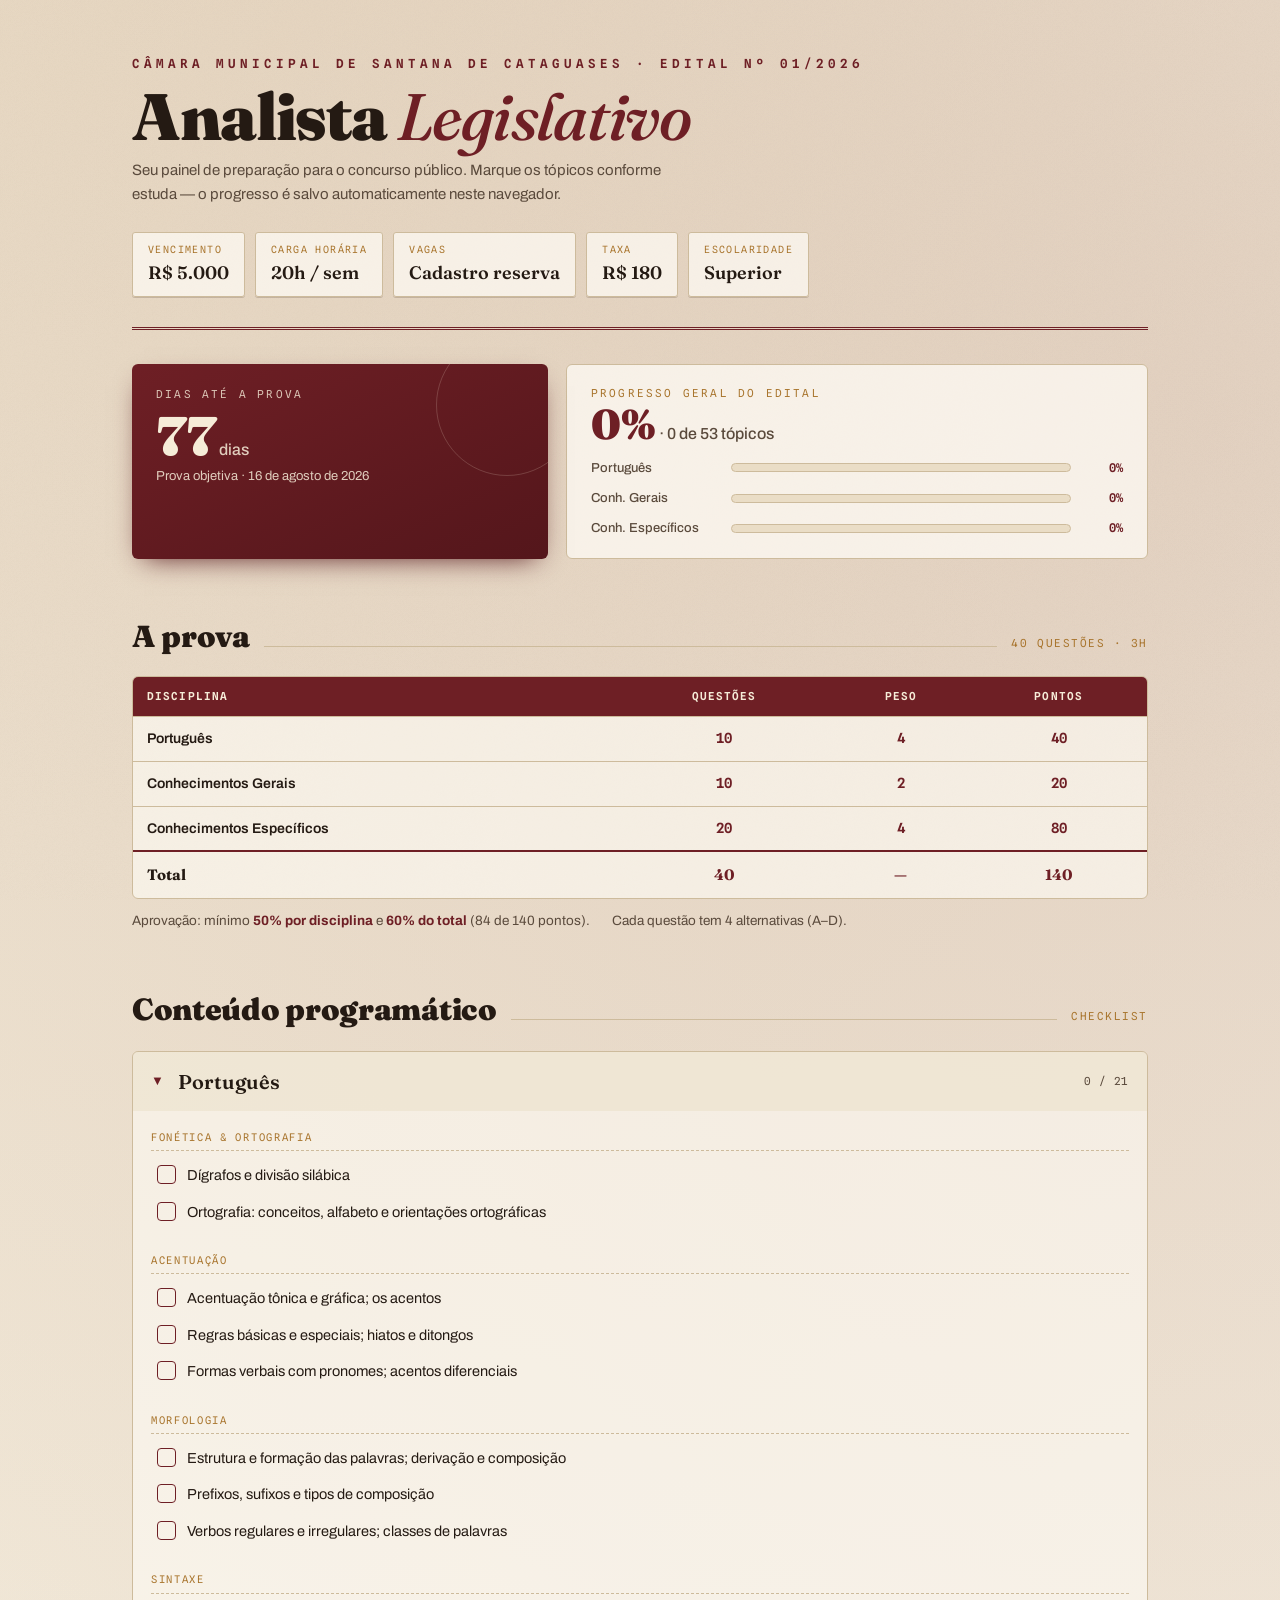
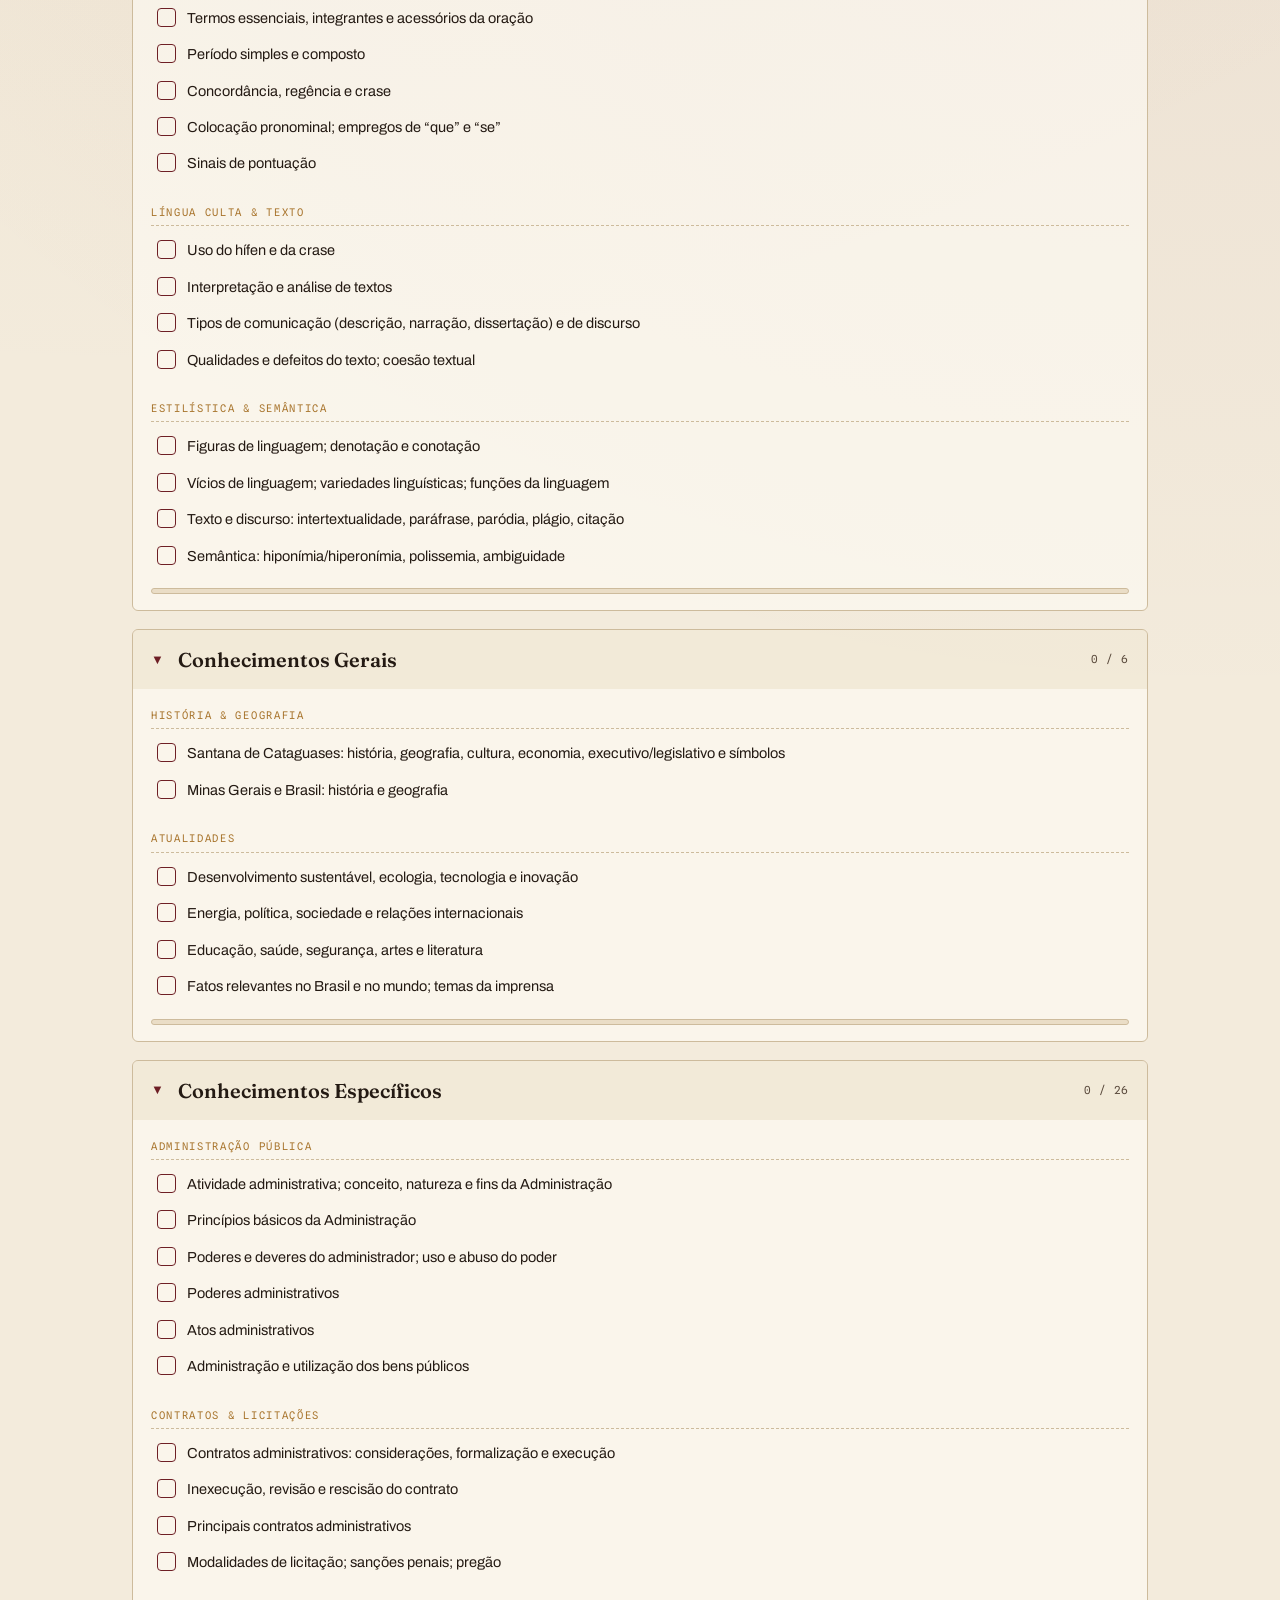
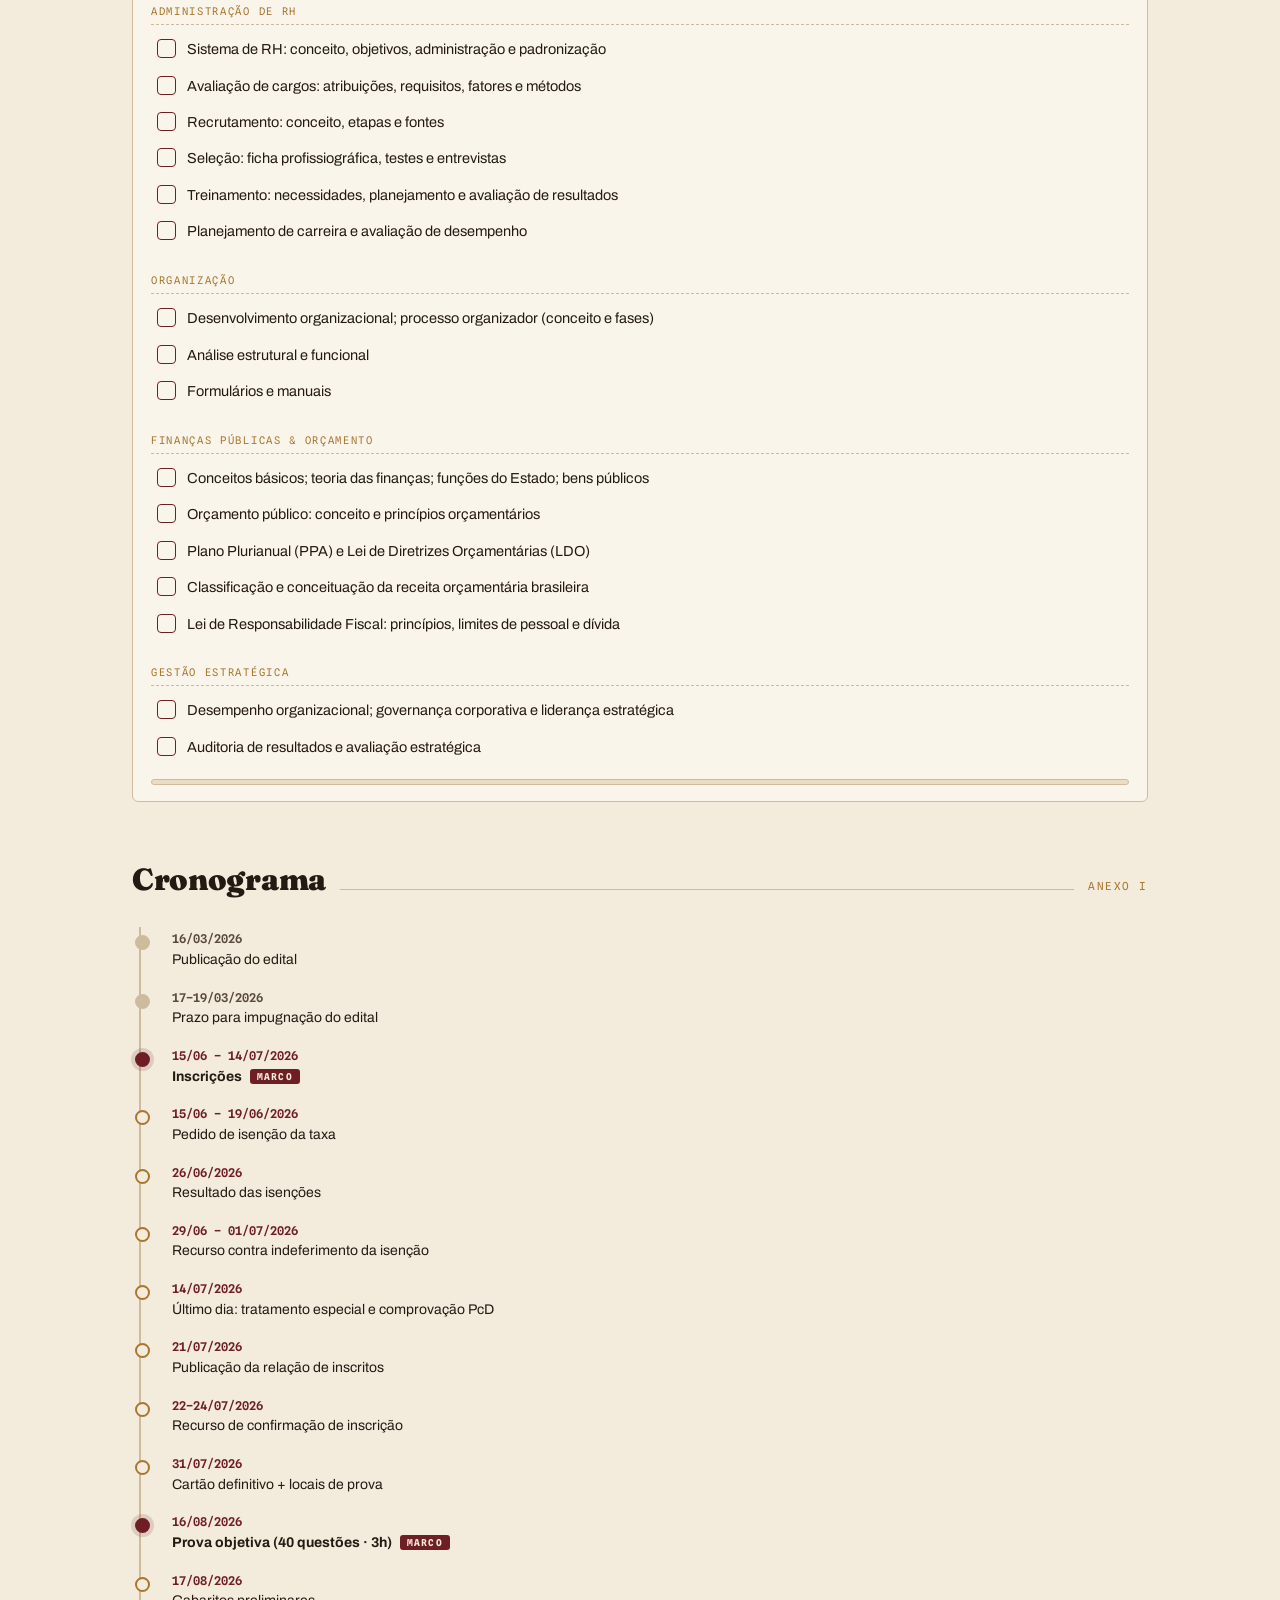
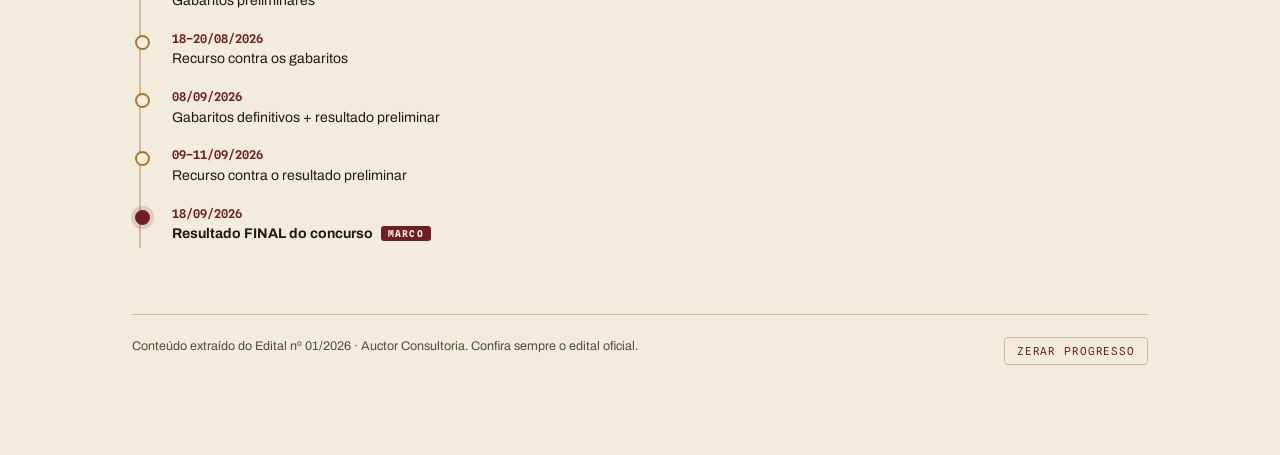
==== index.html @ 54a68e0b "Initial commit" ====
<!DOCTYPE html>
<html lang="pt-BR">
<head>
<meta charset="UTF-8">
<meta name="viewport" content="width=device-width, initial-scale=1.0">
<title>Dossiê de Estudos — Analista Legislativo</title>
<link rel="preconnect" href="https://fonts.googleapis.com">
<link rel="preconnect" href="https://fonts.gstatic.com" crossorigin>
<link href="https://fonts.googleapis.com/css2?family=Fraunces:ital,opsz,wght@0,9..144,400;0,9..144,600;0,9..144,900;1,9..144,500&family=Archivo:wght@400;500;600;700&family=Spline+Sans+Mono:wght@400;600&display=swap" rel="stylesheet">
<style>
  :root{
    --paper:#f3ebdc;
    --paper-2:#eaddc6;
    --ink:#241a13;
    --ink-soft:#5a4a3c;
    --oxblood:#6e1f25;
    --oxblood-deep:#54161b;
    --gold:#a9762f;
    --gold-bright:#c9913f;
    --line:#cdbb9c;
    --green:#3f6b3a;
    --shadow:rgba(54,30,14,.18);
  }
  *{box-sizing:border-box;margin:0;padding:0}
  html{scroll-behavior:smooth}
  body{
    font-family:'Archivo',sans-serif;
    background:
      radial-gradient(circle at 12% -5%, rgba(169,118,47,.14), transparent 40%),
      radial-gradient(circle at 95% 8%, rgba(110,31,37,.10), transparent 38%),
      var(--paper);
    color:var(--ink);
    line-height:1.55;
    -webkit-font-smoothing:antialiased;
    min-height:100vh;
  }
  body::before{
    content:"";position:fixed;inset:0;pointer-events:none;z-index:0;opacity:.5;
    background-image:url("data:image/svg+xml,%3Csvg xmlns='http://www.w3.org/2000/svg' width='160' height='160'%3E%3Cfilter id='n'%3E%3CfeTurbulence type='fractalNoise' baseFrequency='0.9' numOctaves='2'/%3E%3C/filter%3E%3Crect width='100%25' height='100%25' filter='url(%23n)' opacity='0.04'/%3E%3C/svg%3E");
  }
  .wrap{position:relative;z-index:1;max-width:1060px;margin:0 auto;padding:0 22px 90px}

  /* ---------- HEADER ---------- */
  header{padding:54px 0 30px;border-bottom:3px double var(--oxblood)}
  .kicker{
    font-family:'Spline Sans Mono',monospace;font-size:12.5px;letter-spacing:.32em;
    text-transform:uppercase;color:var(--oxblood);font-weight:600;
  }
  h1{
    font-family:'Fraunces',serif;font-weight:900;font-size:clamp(2.5rem,6vw,4.1rem);
    line-height:.98;letter-spacing:-.02em;margin:.18em 0 .15em;color:var(--ink);
  }
  h1 em{font-style:italic;color:var(--oxblood);font-weight:500}
  .sub{font-size:15px;color:var(--ink-soft);max-width:60ch}
  .facts{display:flex;flex-wrap:wrap;gap:10px;margin-top:26px}
  .fact{
    background:rgba(255,253,247,.7);border:1px solid var(--line);border-radius:3px;
    padding:9px 15px;display:flex;flex-direction:column;gap:2px;box-shadow:0 1px 0 var(--shadow);
  }
  .fact .lbl{font-family:'Spline Sans Mono',monospace;font-size:10px;letter-spacing:.14em;text-transform:uppercase;color:var(--gold)}
  .fact .val{font-family:'Fraunces',serif;font-size:18px;font-weight:600;color:var(--ink)}

  /* ---------- COUNTDOWN + PROGRESS BAND ---------- */
  .band{
    display:grid;grid-template-columns:1fr 1.4fr;gap:18px;margin-top:34px;
  }
  @media(max-width:720px){.band{grid-template-columns:1fr}}
  .panel{
    background:linear-gradient(155deg,var(--oxblood),var(--oxblood-deep));
    color:#f6ecd8;border-radius:6px;padding:22px 24px;position:relative;overflow:hidden;
    box-shadow:0 10px 26px -12px var(--oxblood-deep);
  }
  .panel::after{content:"";position:absolute;right:-30px;top:-30px;width:140px;height:140px;
    border:1px solid rgba(246,236,216,.18);border-radius:50%}
  .panel .ttl{font-family:'Spline Sans Mono',monospace;font-size:11px;letter-spacing:.2em;text-transform:uppercase;opacity:.8}
  .count{font-family:'Fraunces',serif;font-weight:900;font-size:3.4rem;line-height:1;margin:6px 0 2px}
  .count small{font-size:1rem;font-weight:500;opacity:.85;font-family:'Archivo'}
  .panel .date{font-size:13px;opacity:.85}

  .progress-panel{background:rgba(255,253,247,.72);border:1px solid var(--line);border-radius:6px;padding:20px 24px}
  .progress-panel .ttl{font-family:'Spline Sans Mono',monospace;font-size:11px;letter-spacing:.2em;text-transform:uppercase;color:var(--gold)}
  .pct{font-family:'Fraunces',serif;font-weight:900;font-size:2.6rem;color:var(--oxblood);line-height:1;margin:2px 0 12px}
  .pct small{font-size:1rem;color:var(--ink-soft);font-family:'Archivo';font-weight:500}
  .bars{display:flex;flex-direction:column;gap:10px}
  .barrow{display:grid;grid-template-columns:130px 1fr 42px;align-items:center;gap:10px;font-size:13px}
  .barrow .nm{color:var(--ink-soft);font-weight:500}
  .track{height:9px;background:var(--paper-2);border-radius:20px;overflow:hidden;border:1px solid var(--line)}
  .fill{height:100%;width:0;background:linear-gradient(90deg,var(--gold),var(--gold-bright));border-radius:20px;transition:width .5s cubic-bezier(.4,0,.2,1)}
  .barrow .n{font-family:'Spline Sans Mono',monospace;font-size:12px;color:var(--oxblood);text-align:right;font-weight:600}

  /* ---------- SECTION TITLES ---------- */
  .sec-head{display:flex;align-items:baseline;gap:14px;margin:54px 0 8px}
  .sec-head h2{font-family:'Fraunces',serif;font-size:1.9rem;font-weight:900;letter-spacing:-.01em}
  .sec-head .rule{flex:1;height:1px;background:var(--line)}
  .sec-head .badge{font-family:'Spline Sans Mono',monospace;font-size:11px;letter-spacing:.14em;color:var(--gold);text-transform:uppercase}

  /* ---------- PROVA TABLE ---------- */
  .prova{margin-top:16px;border:1px solid var(--line);border-radius:6px;overflow:hidden;background:rgba(255,253,247,.6)}
  table{width:100%;border-collapse:collapse;font-size:14px}
  thead th{
    background:var(--oxblood);color:#f6ecd8;font-family:'Spline Sans Mono',monospace;
    font-size:11px;letter-spacing:.1em;text-transform:uppercase;font-weight:600;padding:11px 14px;text-align:left}
  thead th.num{text-align:center}
  tbody td{padding:11px 14px;border-top:1px solid var(--line)}
  tbody td.num{text-align:center;font-family:'Spline Sans Mono',monospace;font-weight:600;color:var(--oxblood)}
  tbody tr td:first-child{font-weight:600}
  tfoot td{padding:11px 14px;border-top:2px solid var(--oxblood);font-family:'Fraunces',serif;font-weight:700;font-size:15px}
  tfoot td.num{text-align:center;color:var(--oxblood)}
  .rules{margin-top:12px;font-size:13.5px;color:var(--ink-soft);display:flex;flex-wrap:wrap;gap:8px 22px}
  .rules b{color:var(--oxblood);font-weight:700}

  /* ---------- CHECKLIST ---------- */
  .disc{margin-top:18px;border:1px solid var(--line);border-radius:6px;overflow:hidden;background:rgba(255,253,247,.55)}
  .disc-head{
    display:flex;align-items:center;gap:14px;padding:14px 18px;cursor:pointer;user-select:none;
    background:rgba(234,221,198,.5);transition:background .2s}
  .disc-head:hover{background:rgba(234,221,198,.9)}
  .disc-head .chev{transition:transform .25s;color:var(--oxblood);font-size:13px}
  .disc.collapsed .chev{transform:rotate(-90deg)}
  .disc-head h3{font-family:'Fraunces',serif;font-size:1.25rem;font-weight:600;flex:1}
  .disc-head .mini{font-family:'Spline Sans Mono',monospace;font-size:11px;color:var(--ink-soft);letter-spacing:.05em}
  .disc-body{max-height:4000px;overflow:hidden;transition:max-height .35s ease}
  .disc.collapsed .disc-body{max-height:0}
  .group{padding:8px 18px 4px}
  .group .gname{
    font-family:'Spline Sans Mono',monospace;font-size:10.5px;letter-spacing:.16em;text-transform:uppercase;
    color:var(--gold);margin:10px 0 6px;border-bottom:1px dashed var(--line);padding-bottom:5px}
  .item{display:flex;align-items:flex-start;gap:11px;padding:7px 6px;border-radius:4px;cursor:pointer;transition:background .15s}
  .item:hover{background:rgba(169,118,47,.08)}
  .box{
    flex:none;width:19px;height:19px;border:1.8px solid var(--oxblood);border-radius:4px;margin-top:1px;
    display:flex;align-items:center;justify-content:center;transition:all .18s;background:transparent}
  .box svg{width:12px;height:12px;opacity:0;transform:scale(.5);transition:all .18s;stroke:#fff;stroke-width:3.4;fill:none}
  .item.done .box{background:var(--green);border-color:var(--green)}
  .item.done .box svg{opacity:1;transform:scale(1)}
  .item .txt{font-size:14.5px;color:var(--ink);transition:color .18s}
  .item.done .txt{color:var(--ink-soft);text-decoration:line-through;text-decoration-color:var(--gold)}
  .disc-foot{padding:10px 18px 16px}
  .dtrack{height:6px;background:var(--paper-2);border-radius:20px;overflow:hidden;border:1px solid var(--line)}
  .dfill{height:100%;width:0;background:linear-gradient(90deg,var(--green),#5a8a52);border-radius:20px;transition:width .4s}

  /* ---------- CRONOGRAMA ---------- */
  .timeline{margin-top:18px;position:relative;padding-left:26px}
  .timeline::before{content:"";position:absolute;left:7px;top:6px;bottom:6px;width:2px;background:var(--line)}
  .tl{position:relative;padding:9px 0 9px 14px}
  .tl::before{content:"";position:absolute;left:-23px;top:14px;width:11px;height:11px;border-radius:50%;
    background:var(--paper);border:2.5px solid var(--gold)}
  .tl.key::before{background:var(--oxblood);border-color:var(--oxblood);box-shadow:0 0 0 4px rgba(110,31,37,.15)}
  .tl.past::before{background:var(--line);border-color:var(--line)}
  .tl .dt{font-family:'Spline Sans Mono',monospace;font-size:12px;color:var(--oxblood);font-weight:600}
  .tl.past .dt{color:var(--ink-soft)}
  .tl .ev{font-size:14px;color:var(--ink)}
  .tl.key .ev{font-weight:700}
  .tl .tag{font-family:'Spline Sans Mono',monospace;font-size:9.5px;letter-spacing:.12em;text-transform:uppercase;
    background:var(--oxblood);color:#f6ecd8;padding:2px 7px;border-radius:3px;margin-left:8px;vertical-align:middle}

  footer{margin-top:60px;padding-top:22px;border-top:1px solid var(--line);font-size:12.5px;color:var(--ink-soft);
    display:flex;flex-wrap:wrap;justify-content:space-between;gap:10px}
  footer .reset{font-family:'Spline Sans Mono',monospace;font-size:11px;letter-spacing:.08em;color:var(--oxblood);
    background:none;border:1px solid var(--line);border-radius:4px;padding:6px 12px;cursor:pointer;text-transform:uppercase;transition:all .2s}
  footer .reset:hover{background:var(--oxblood);color:#f6ecd8;border-color:var(--oxblood)}

  .anim{opacity:0;transform:translateY(14px);animation:rise .7s cubic-bezier(.2,.7,.3,1) forwards}
  @keyframes rise{to{opacity:1;transform:none}}
</style>
</head>
<body>
<div class="wrap">

  <header class="anim">
    <div class="kicker">Câmara Municipal de Santana de Cataguases · Edital nº 01/2026</div>
    <h1>Analista <em>Legislativo</em></h1>
    <p class="sub">Seu painel de preparação para o concurso público. Marque os tópicos conforme estuda — o progresso é salvo automaticamente neste navegador.</p>
    <div class="facts">
      <div class="fact"><span class="lbl">Vencimento</span><span class="val">R$ 5.000</span></div>
      <div class="fact"><span class="lbl">Carga horária</span><span class="val">20h / sem</span></div>
      <div class="fact"><span class="lbl">Vagas</span><span class="val">Cadastro reserva</span></div>
      <div class="fact"><span class="lbl">Taxa</span><span class="val">R$ 180</span></div>
      <div class="fact"><span class="lbl">Escolaridade</span><span class="val">Superior</span></div>
    </div>
  </header>

  <div class="band anim" style="animation-delay:.08s">
    <div class="panel">
      <div class="ttl">Dias até a prova</div>
      <div class="count" id="countNum">—<small> dias</small></div>
      <div class="date">Prova objetiva · 16 de agosto de 2026</div>
    </div>
    <div class="progress-panel">
      <div class="ttl">Progresso geral do edital</div>
      <div class="pct"><span id="pctNum">0</span>%<small id="pctCount"> · 0 de 0 tópicos</small></div>
      <div class="bars" id="discBars"></div>
    </div>
  </div>

  <!-- PROVA -->
  <div class="sec-head anim" style="animation-delay:.12s">
    <h2>A prova</h2><div class="rule"></div><div class="badge">40 questões · 3h</div>
  </div>
  <div class="prova anim" style="animation-delay:.12s">
    <table>
      <thead><tr><th>Disciplina</th><th class="num">Questões</th><th class="num">Peso</th><th class="num">Pontos</th></tr></thead>
      <tbody>
        <tr><td>Português</td><td class="num">10</td><td class="num">4</td><td class="num">40</td></tr>
        <tr><td>Conhecimentos Gerais</td><td class="num">10</td><td class="num">2</td><td class="num">20</td></tr>
        <tr><td>Conhecimentos Específicos</td><td class="num">20</td><td class="num">4</td><td class="num">80</td></tr>
      </tbody>
      <tfoot><tr><td>Total</td><td class="num">40</td><td class="num">—</td><td class="num">140</td></tr></tfoot>
    </table>
  </div>
  <div class="rules">
    <span>Aprovação: mínimo <b>50% por disciplina</b> e <b>60% do total</b> (84 de 140 pontos).</span>
    <span>Cada questão tem 4 alternativas (A–D).</span>
  </div>

  <!-- CONTEÚDO -->
  <div class="sec-head anim" style="animation-delay:.16s">
    <h2>Conteúdo programático</h2><div class="rule"></div><div class="badge">Checklist</div>
  </div>
  <div id="content"></div>

  <!-- CRONOGRAMA -->
  <div class="sec-head anim" style="animation-delay:.2s">
    <h2>Cronograma</h2><div class="rule"></div><div class="badge">Anexo I</div>
  </div>
  <div class="timeline" id="timeline"></div>

  <footer>
    <span>Conteúdo extraído do Edital nº 01/2026 · Auctor Consultoria. Confira sempre o edital oficial.</span>
    <button class="reset" id="resetBtn">Zerar progresso</button>
  </footer>
</div>

<script>
/* ---------------- DATA ---------------- */
const DISCIPLINES = [
  { id:"port", name:"Português", abbr:"Português", groups:[
    { g:"Fonética & Ortografia", items:[
      "Dígrafos e divisão silábica",
      "Ortografia: conceitos, alfabeto e orientações ortográficas",
    ]},
    { g:"Acentuação", items:[
      "Acentuação tônica e gráfica; os acentos",
      "Regras básicas e especiais; hiatos e ditongos",
      "Formas verbais com pronomes; acentos diferenciais",
    ]},
    { g:"Morfologia", items:[
      "Estrutura e formação das palavras; derivação e composição",
      "Prefixos, sufixos e tipos de composição",
      "Verbos regulares e irregulares; classes de palavras",
    ]},
    { g:"Sintaxe", items:[
      "Termos essenciais, integrantes e acessórios da oração",
      "Período simples e composto",
      "Concordância, regência e crase",
      "Colocação pronominal; empregos de \u201cque\u201d e \u201cse\u201d",
      "Sinais de pontuação",
    ]},
    { g:"Língua culta & texto", items:[
      "Uso do hífen e da crase",
      "Interpretação e análise de textos",
      "Tipos de comunicação (descrição, narração, dissertação) e de discurso",
      "Qualidades e defeitos do texto; coesão textual",
    ]},
    { g:"Estilística & semântica", items:[
      "Figuras de linguagem; denotação e conotação",
      "Vícios de linguagem; variedades linguísticas; funções da linguagem",
      "Texto e discurso: intertextualidade, paráfrase, paródia, plágio, citação",
      "Semântica: hiponímia/hiperonímia, polissemia, ambiguidade",
    ]},
  ]},
  { id:"cg", name:"Conhecimentos Gerais", abbr:"Conh. Gerais", groups:[
    { g:"História & geografia", items:[
      "Santana de Cataguases: história, geografia, cultura, economia, executivo/legislativo e símbolos",
      "Minas Gerais e Brasil: história e geografia",
    ]},
    { g:"Atualidades", items:[
      "Desenvolvimento sustentável, ecologia, tecnologia e inovação",
      "Energia, política, sociedade e relações internacionais",
      "Educação, saúde, segurança, artes e literatura",
      "Fatos relevantes no Brasil e no mundo; temas da imprensa",
    ]},
  ]},
  { id:"ce", name:"Conhecimentos Específicos", abbr:"Conh. Específicos", groups:[
    { g:"Administração Pública", items:[
      "Atividade administrativa; conceito, natureza e fins da Administração",
      "Princípios básicos da Administração",
      "Poderes e deveres do administrador; uso e abuso do poder",
      "Poderes administrativos",
      "Atos administrativos",
      "Administração e utilização dos bens públicos",
    ]},
    { g:"Contratos & licitações", items:[
      "Contratos administrativos: considerações, formalização e execução",
      "Inexecução, revisão e rescisão do contrato",
      "Principais contratos administrativos",
      "Modalidades de licitação; sanções penais; pregão",
    ]},
    { g:"Administração de RH", items:[
      "Sistema de RH: conceito, objetivos, administração e padronização",
      "Avaliação de cargos: atribuições, requisitos, fatores e métodos",
      "Recrutamento: conceito, etapas e fontes",
      "Seleção: ficha profissiográfica, testes e entrevistas",
      "Treinamento: necessidades, planejamento e avaliação de resultados",
      "Planejamento de carreira e avaliação de desempenho",
    ]},
    { g:"Organização", items:[
      "Desenvolvimento organizacional; processo organizador (conceito e fases)",
      "Análise estrutural e funcional",
      "Formulários e manuais",
    ]},
    { g:"Finanças públicas & orçamento", items:[
      "Conceitos básicos; teoria das finanças; funções do Estado; bens públicos",
      "Orçamento público: conceito e princípios orçamentários",
      "Plano Plurianual (PPA) e Lei de Diretrizes Orçamentárias (LDO)",
      "Classificação e conceituação da receita orçamentária brasileira",
      "Lei de Responsabilidade Fiscal: princípios, limites de pessoal e dívida",
    ]},
    { g:"Gestão estratégica", items:[
      "Desempenho organizacional; governança corporativa e liderança estratégica",
      "Auditoria de resultados e avaliação estratégica",
    ]},
  ]},
];

const TIMELINE = [
  ["16/03/2026","Publicação do edital"],
  ["17–19/03/2026","Prazo para impugnação do edital"],
  ["15/06 – 14/07/2026","Inscrições", true],
  ["15/06 – 19/06/2026","Pedido de isenção da taxa"],
  ["26/06/2026","Resultado das isenções"],
  ["29/06 – 01/07/2026","Recurso contra indeferimento da isenção"],
  ["14/07/2026","Último dia: tratamento especial e comprovação PcD"],
  ["21/07/2026","Publicação da relação de inscritos"],
  ["22–24/07/2026","Recurso de confirmação de inscrição"],
  ["31/07/2026","Cartão definitivo + locais de prova"],
  ["16/08/2026","Prova objetiva (40 questões · 3h)", true],
  ["17/08/2026","Gabaritos preliminares"],
  ["18–20/08/2026","Recurso contra os gabaritos"],
  ["08/09/2026","Gabaritos definitivos + resultado preliminar"],
  ["09–11/09/2026","Recurso contra o resultado preliminar"],
  ["18/09/2026","Resultado FINAL do concurso", true],
];

/* keys for past-date detection (end date) */
const TL_DATES = ["2026-03-16","2026-03-19","2026-07-14","2026-06-19","2026-06-26","2026-07-01","2026-07-14","2026-07-21","2026-07-24","2026-07-31","2026-08-16","2026-08-17","2026-08-20","2026-09-08","2026-09-11","2026-09-18"];

const STORE_KEY = "analista_legislativo_progress";
let state = {};

/* ---------------- BUILD ---------------- */
function itemId(di, gi, ii){ return DISCIPLINES[di].id + "_" + gi + "_" + ii; }

function buildContent(){
  const root = document.getElementById("content");
  DISCIPLINES.forEach((d, di)=>{
    const disc = document.createElement("div");
    disc.className = "disc anim";
    disc.style.animationDelay = (0.16 + di*0.04) + "s";
    let total=0;
    let groupsHTML = "";
    d.groups.forEach((grp, gi)=>{
      let itemsHTML = "";
      grp.items.forEach((it, ii)=>{
        const id = itemId(di,gi,ii);
        total++;
        itemsHTML += `<div class="item" data-id="${id}">
          <span class="box"><svg viewBox="0 0 24 24"><polyline points="20 6 9 17 4 12"/></svg></span>
          <span class="txt">${it}</span></div>`;
      });
      groupsHTML += `<div class="group"><div class="gname">${grp.g}</div>${itemsHTML}</div>`;
    });
    disc.innerHTML = `
      <div class="disc-head">
        <span class="chev">▼</span>
        <h3>${d.name}</h3>
        <span class="mini" data-mini="${d.id}">0 / ${total}</span>
      </div>
      <div class="disc-body">
        ${groupsHTML}
        <div class="disc-foot"><div class="dtrack"><div class="dfill" data-dfill="${d.id}"></div></div></div>
      </div>`;
    root.appendChild(disc);
    d._total = total;

    disc.querySelector(".disc-head").addEventListener("click", ()=> disc.classList.toggle("collapsed"));
    disc.querySelectorAll(".item").forEach(el=>{
      el.addEventListener("click", ()=>{
        const id = el.dataset.id;
        state[id] = !state[id];
        el.classList.toggle("done", state[id]);
        save(); refresh();
      });
    });
  });
}

function buildBars(){
  const wrap = document.getElementById("discBars");
  DISCIPLINES.forEach(d=>{
    const row = document.createElement("div");
    row.className = "barrow";
    row.innerHTML = `<span class="nm">${d.abbr}</span>
      <span class="track"><span class="fill" data-fill="${d.id}"></span></span>
      <span class="n" data-n="${d.id}">0%</span>`;
    wrap.appendChild(row);
  });
}

function buildTimeline(){
  const tl = document.getElementById("timeline");
  const today = new Date("2026-05-31");
  TIMELINE.forEach((row, i)=>{
    const [dt, ev, key] = row;
    const end = new Date(TL_DATES[i]);
    const past = end < today;
    const div = document.createElement("div");
    div.className = "tl" + (key?" key":"") + (past?" past":"");
    div.innerHTML = `<div class="dt">${dt}</div>
      <div class="ev">${ev}${key?'<span class="tag">marco</span>':''}</div>`;
    tl.appendChild(div);
  });
}

/* ---------------- STATE / RENDER ---------------- */
function applyState(){
  document.querySelectorAll(".item").forEach(el=>{
    el.classList.toggle("done", !!state[el.dataset.id]);
  });
}

function countDone(d, di){
  let done=0;
  d.groups.forEach((grp, gi)=> grp.items.forEach((it, ii)=>{
    if(state[itemId(di,gi,ii)]) done++;
  }));
  return done;
}

function refresh(){
  let grandTotal=0, grandDone=0;
  DISCIPLINES.forEach((d, di)=>{
    const done = countDone(d, di);
    const pct = d._total? Math.round(done/d._total*100):0;
    grandTotal += d._total; grandDone += done;
    const fill = document.querySelector(`[data-fill="${d.id}"]`);
    if(fill) fill.style.width = pct + "%";
    const n = document.querySelector(`[data-n="${d.id}"]`);
    if(n) n.textContent = pct + "%";
    const mini = document.querySelector(`[data-mini="${d.id}"]`);
    if(mini) mini.textContent = done + " / " + d._total;
    const df = document.querySelector(`[data-dfill="${d.id}"]`);
    if(df) df.style.width = pct + "%";
  });
  const gp = grandTotal? Math.round(grandDone/grandTotal*100):0;
  document.getElementById("pctNum").textContent = gp;
  document.getElementById("pctCount").textContent = ` · ${grandDone} de ${grandTotal} tópicos`;
}

function countdown(){
  const exam = new Date("2026-08-16");
  const today = new Date("2026-05-31");
  const days = Math.max(0, Math.round((exam - today)/86400000));
  document.getElementById("countNum").innerHTML = days + '<small> dias</small>';
}

/* ---------------- PERSISTENCE ---------------- */
async function load(){
  try{
    const res = await window.storage.get(STORE_KEY);
    if(res && res.value) state = JSON.parse(res.value);
  }catch(e){ state = {}; }
}
let saveTimer;
function save(){
  clearTimeout(saveTimer);
  saveTimer = setTimeout(async ()=>{
    try{ await window.storage.set(STORE_KEY, JSON.stringify(state)); }
    catch(e){ /* storage unavailable — progress stays for this session */ }
  }, 150);
}

/* ---------------- INIT ---------------- */
(async function init(){
  buildContent();
  buildBars();
  buildTimeline();
  countdown();
  if(typeof window.storage !== "undefined"){ await load(); }
  applyState();
  refresh();

  document.getElementById("resetBtn").addEventListener("click", async ()=>{
    if(!confirm("Zerar todo o progresso de estudos?")) return;
    state = {};
    try{ await window.storage.delete(STORE_KEY); }catch(e){}
    applyState(); refresh();
  });
})();
</script>
</body>
</html>
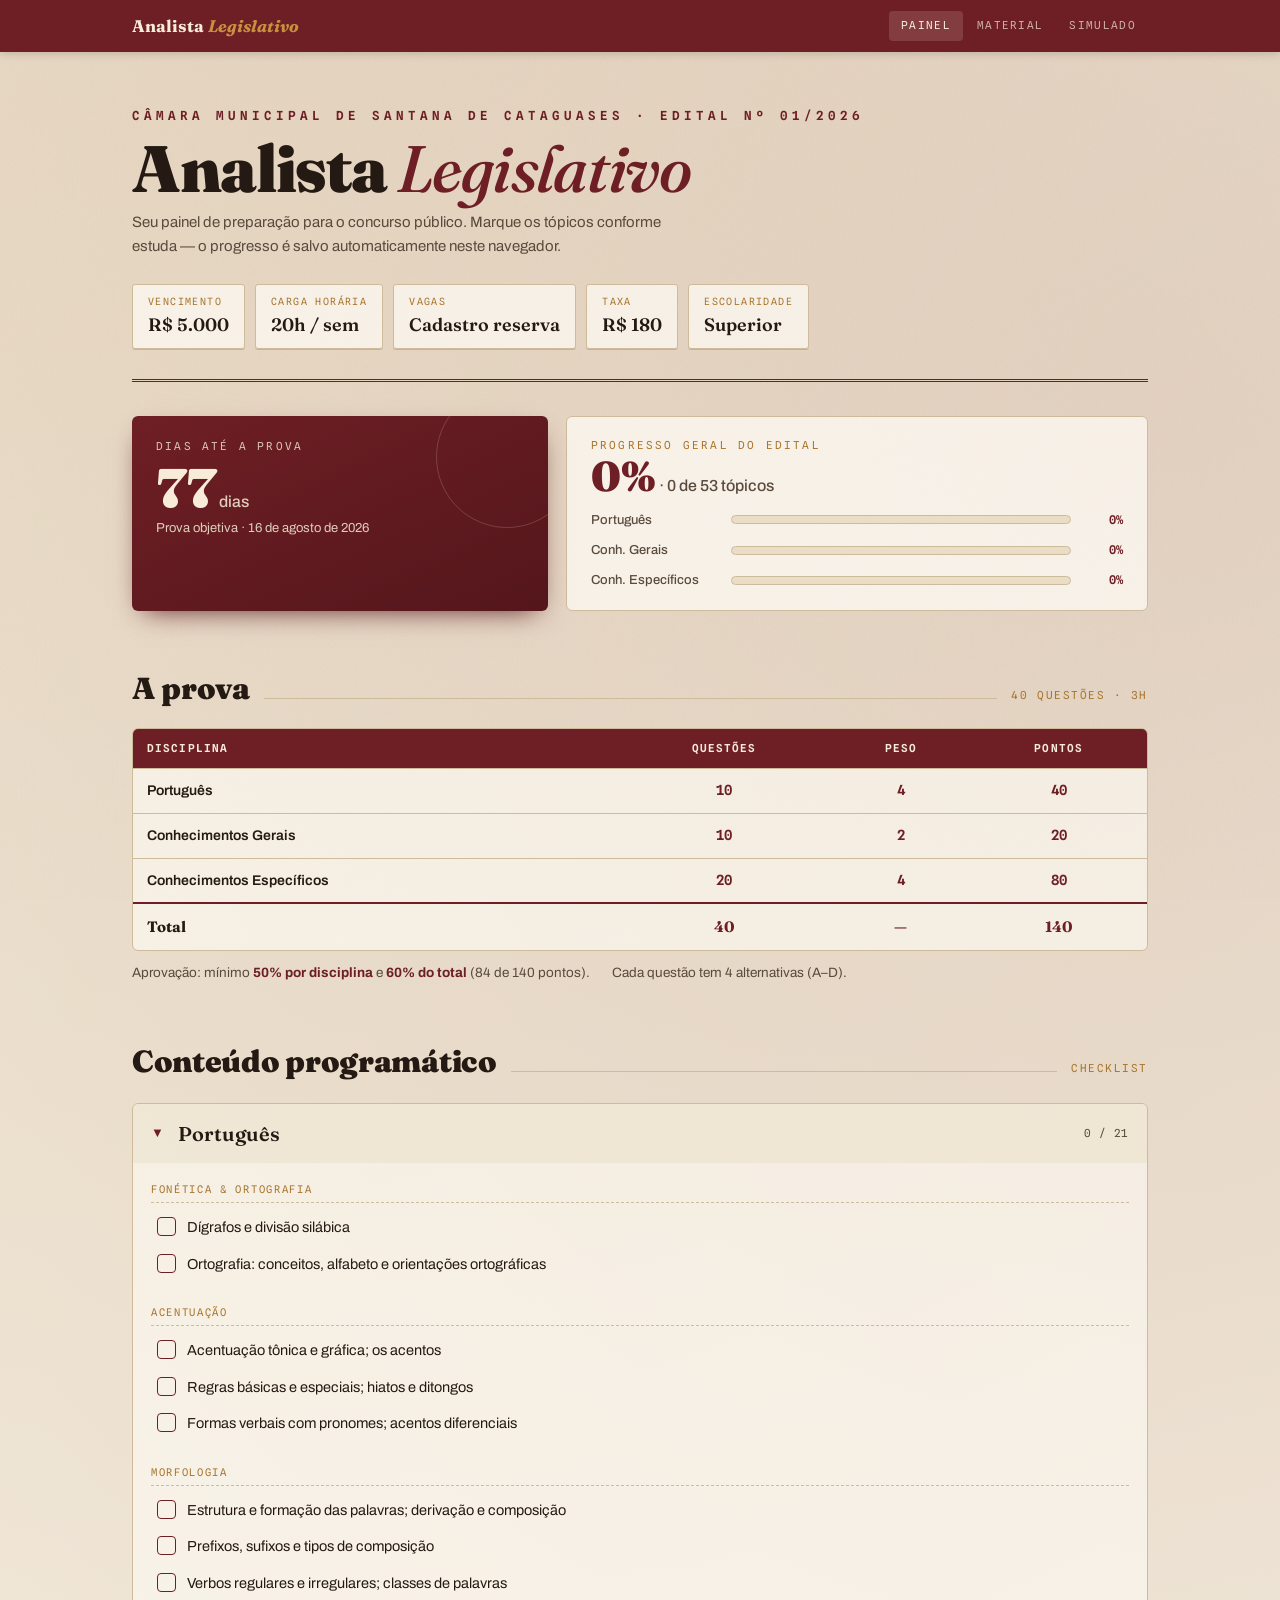
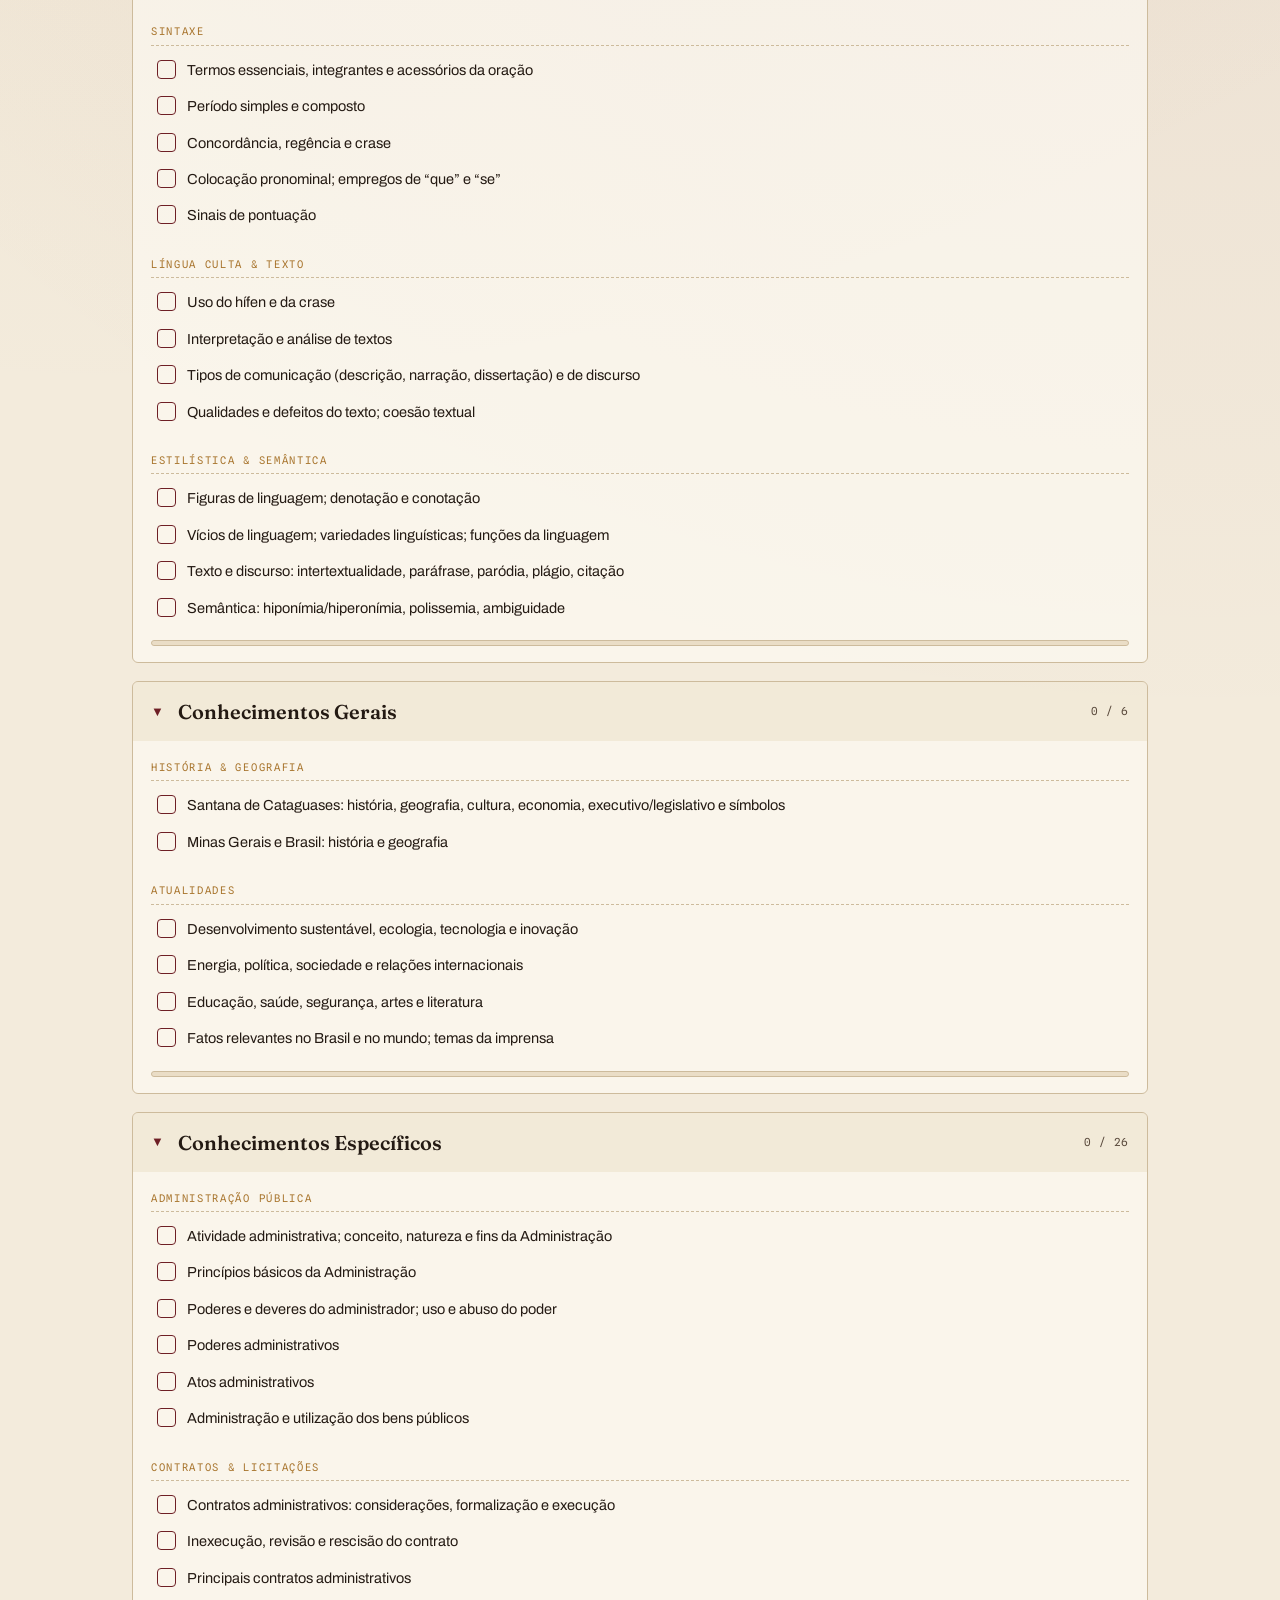
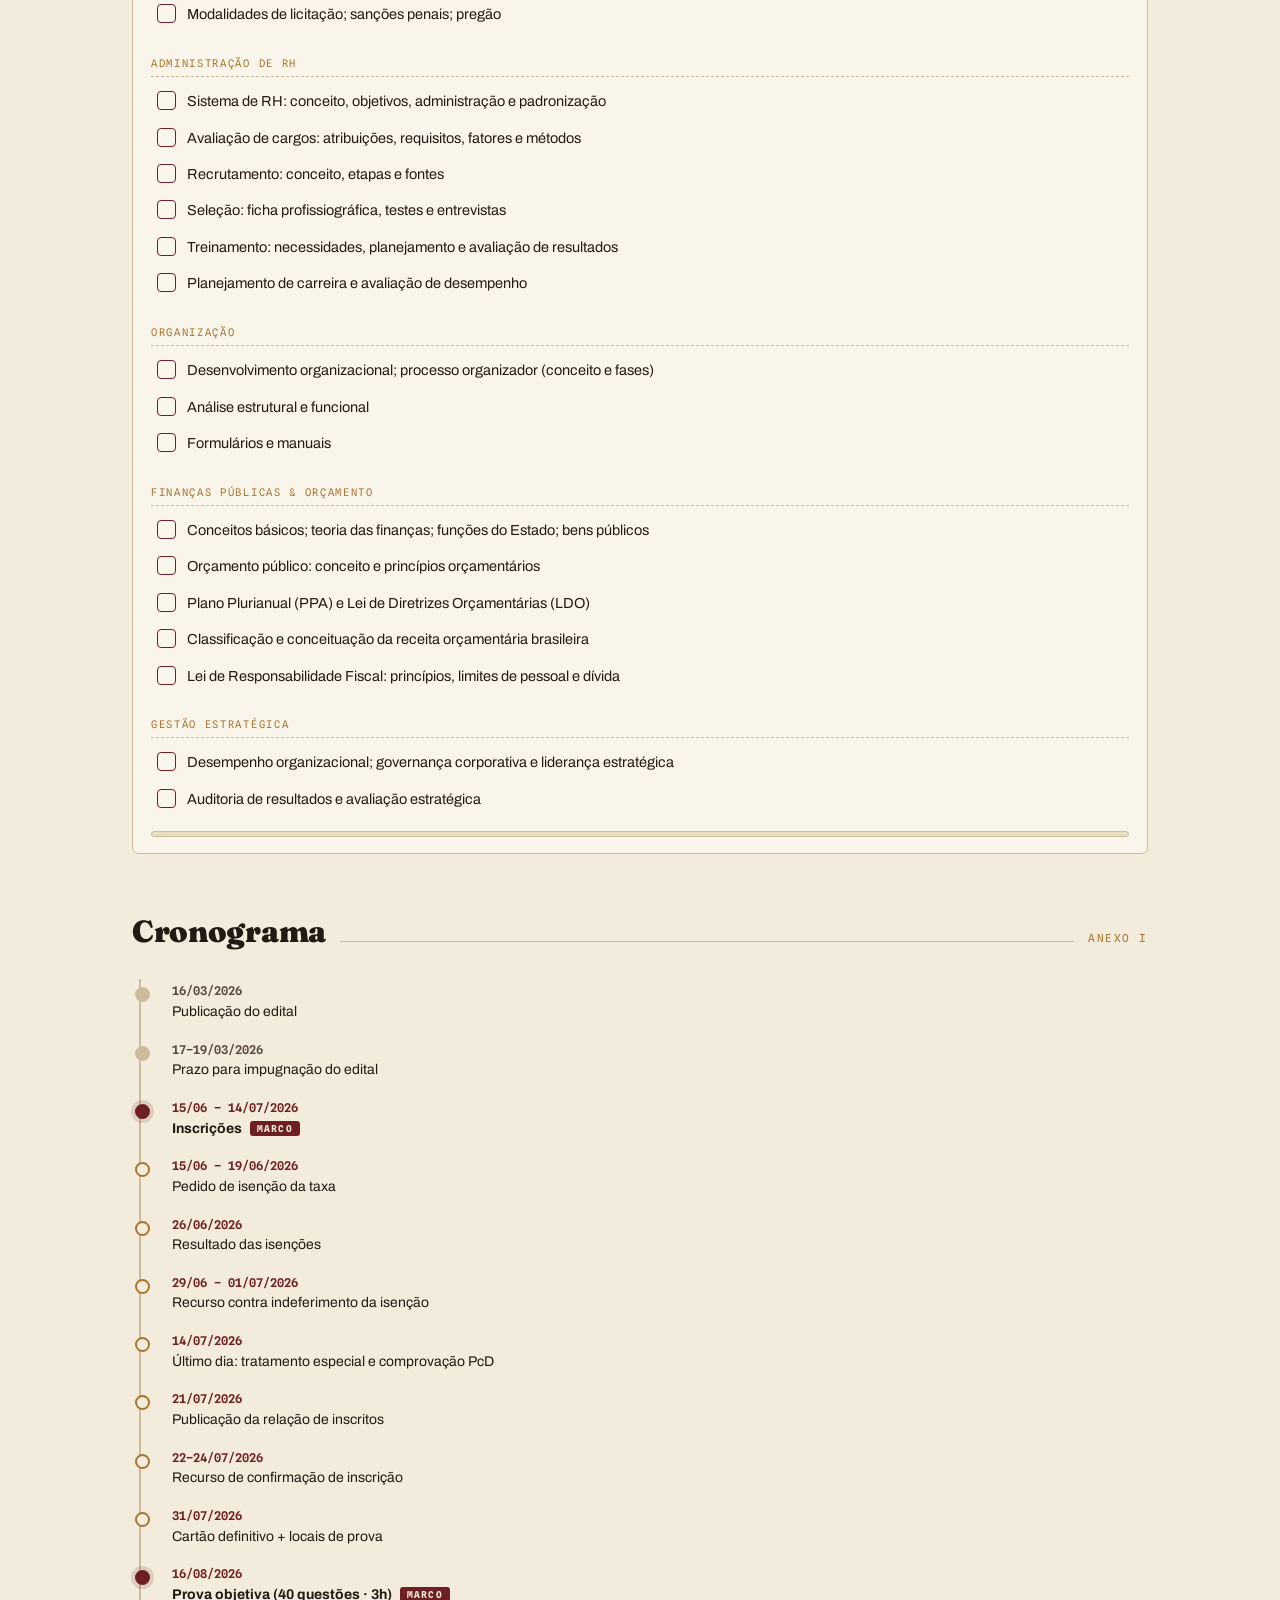
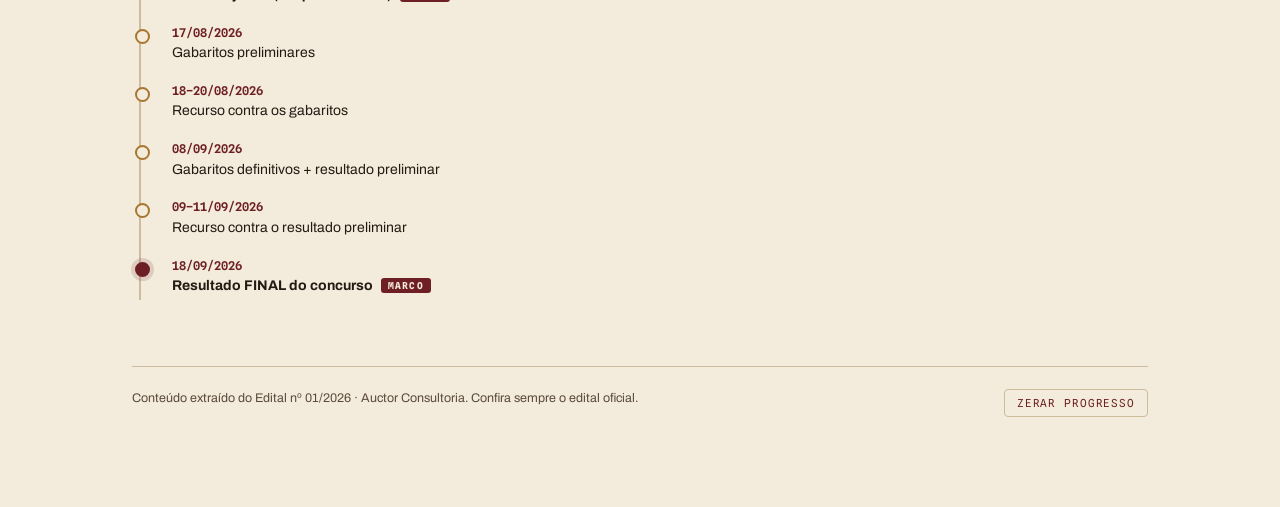
==== commit 9658a346: "Separa CSS e JavaScript em arquivos externos - css/shared.css  — variáveis, reset, body, nav (compar" ====
--- a/index.html
+++ b/index.html
@@ -7,164 +7,22 @@
 <link rel="preconnect" href="https://fonts.googleapis.com">
 <link rel="preconnect" href="https://fonts.gstatic.com" crossorigin>
 <link href="https://fonts.googleapis.com/css2?family=Fraunces:ital,opsz,wght@0,9..144,400;0,9..144,600;0,9..144,900;1,9..144,500&family=Archivo:wght@400;500;600;700&family=Spline+Sans+Mono:wght@400;600&display=swap" rel="stylesheet">
-<style>
-  :root{
-    --paper:#f3ebdc;
-    --paper-2:#eaddc6;
-    --ink:#241a13;
-    --ink-soft:#5a4a3c;
-    --oxblood:#6e1f25;
-    --oxblood-deep:#54161b;
-    --gold:#a9762f;
-    --gold-bright:#c9913f;
-    --line:#cdbb9c;
-    --green:#3f6b3a;
-    --shadow:rgba(54,30,14,.18);
-  }
-  *{box-sizing:border-box;margin:0;padding:0}
-  html{scroll-behavior:smooth}
-  body{
-    font-family:'Archivo',sans-serif;
-    background:
-      radial-gradient(circle at 12% -5%, rgba(169,118,47,.14), transparent 40%),
-      radial-gradient(circle at 95% 8%, rgba(110,31,37,.10), transparent 38%),
-      var(--paper);
-    color:var(--ink);
-    line-height:1.55;
-    -webkit-font-smoothing:antialiased;
-    min-height:100vh;
-  }
-  body::before{
-    content:"";position:fixed;inset:0;pointer-events:none;z-index:0;opacity:.5;
-    background-image:url("data:image/svg+xml,%3Csvg xmlns='http://www.w3.org/2000/svg' width='160' height='160'%3E%3Cfilter id='n'%3E%3CfeTurbulence type='fractalNoise' baseFrequency='0.9' numOctaves='2'/%3E%3C/filter%3E%3Crect width='100%25' height='100%25' filter='url(%23n)' opacity='0.04'/%3E%3C/svg%3E");
-  }
-  .wrap{position:relative;z-index:1;max-width:1060px;margin:0 auto;padding:0 22px 90px}
-
-  /* ---------- HEADER ---------- */
-  header{padding:54px 0 30px;border-bottom:3px double var(--oxblood)}
-  .kicker{
-    font-family:'Spline Sans Mono',monospace;font-size:12.5px;letter-spacing:.32em;
-    text-transform:uppercase;color:var(--oxblood);font-weight:600;
-  }
-  h1{
-    font-family:'Fraunces',serif;font-weight:900;font-size:clamp(2.5rem,6vw,4.1rem);
-    line-height:.98;letter-spacing:-.02em;margin:.18em 0 .15em;color:var(--ink);
-  }
-  h1 em{font-style:italic;color:var(--oxblood);font-weight:500}
-  .sub{font-size:15px;color:var(--ink-soft);max-width:60ch}
-  .facts{display:flex;flex-wrap:wrap;gap:10px;margin-top:26px}
-  .fact{
-    background:rgba(255,253,247,.7);border:1px solid var(--line);border-radius:3px;
-    padding:9px 15px;display:flex;flex-direction:column;gap:2px;box-shadow:0 1px 0 var(--shadow);
-  }
-  .fact .lbl{font-family:'Spline Sans Mono',monospace;font-size:10px;letter-spacing:.14em;text-transform:uppercase;color:var(--gold)}
-  .fact .val{font-family:'Fraunces',serif;font-size:18px;font-weight:600;color:var(--ink)}
-
-  /* ---------- COUNTDOWN + PROGRESS BAND ---------- */
-  .band{
-    display:grid;grid-template-columns:1fr 1.4fr;gap:18px;margin-top:34px;
-  }
-  @media(max-width:720px){.band{grid-template-columns:1fr}}
-  .panel{
-    background:linear-gradient(155deg,var(--oxblood),var(--oxblood-deep));
-    color:#f6ecd8;border-radius:6px;padding:22px 24px;position:relative;overflow:hidden;
-    box-shadow:0 10px 26px -12px var(--oxblood-deep);
-  }
-  .panel::after{content:"";position:absolute;right:-30px;top:-30px;width:140px;height:140px;
-    border:1px solid rgba(246,236,216,.18);border-radius:50%}
-  .panel .ttl{font-family:'Spline Sans Mono',monospace;font-size:11px;letter-spacing:.2em;text-transform:uppercase;opacity:.8}
-  .count{font-family:'Fraunces',serif;font-weight:900;font-size:3.4rem;line-height:1;margin:6px 0 2px}
-  .count small{font-size:1rem;font-weight:500;opacity:.85;font-family:'Archivo'}
-  .panel .date{font-size:13px;opacity:.85}
-
-  .progress-panel{background:rgba(255,253,247,.72);border:1px solid var(--line);border-radius:6px;padding:20px 24px}
-  .progress-panel .ttl{font-family:'Spline Sans Mono',monospace;font-size:11px;letter-spacing:.2em;text-transform:uppercase;color:var(--gold)}
-  .pct{font-family:'Fraunces',serif;font-weight:900;font-size:2.6rem;color:var(--oxblood);line-height:1;margin:2px 0 12px}
-  .pct small{font-size:1rem;color:var(--ink-soft);font-family:'Archivo';font-weight:500}
-  .bars{display:flex;flex-direction:column;gap:10px}
-  .barrow{display:grid;grid-template-columns:130px 1fr 42px;align-items:center;gap:10px;font-size:13px}
-  .barrow .nm{color:var(--ink-soft);font-weight:500}
-  .track{height:9px;background:var(--paper-2);border-radius:20px;overflow:hidden;border:1px solid var(--line)}
-  .fill{height:100%;width:0;background:linear-gradient(90deg,var(--gold),var(--gold-bright));border-radius:20px;transition:width .5s cubic-bezier(.4,0,.2,1)}
-  .barrow .n{font-family:'Spline Sans Mono',monospace;font-size:12px;color:var(--oxblood);text-align:right;font-weight:600}
-
-  /* ---------- SECTION TITLES ---------- */
-  .sec-head{display:flex;align-items:baseline;gap:14px;margin:54px 0 8px}
-  .sec-head h2{font-family:'Fraunces',serif;font-size:1.9rem;font-weight:900;letter-spacing:-.01em}
-  .sec-head .rule{flex:1;height:1px;background:var(--line)}
-  .sec-head .badge{font-family:'Spline Sans Mono',monospace;font-size:11px;letter-spacing:.14em;color:var(--gold);text-transform:uppercase}
-
-  /* ---------- PROVA TABLE ---------- */
-  .prova{margin-top:16px;border:1px solid var(--line);border-radius:6px;overflow:hidden;background:rgba(255,253,247,.6)}
-  table{width:100%;border-collapse:collapse;font-size:14px}
-  thead th{
-    background:var(--oxblood);color:#f6ecd8;font-family:'Spline Sans Mono',monospace;
-    font-size:11px;letter-spacing:.1em;text-transform:uppercase;font-weight:600;padding:11px 14px;text-align:left}
-  thead th.num{text-align:center}
-  tbody td{padding:11px 14px;border-top:1px solid var(--line)}
-  tbody td.num{text-align:center;font-family:'Spline Sans Mono',monospace;font-weight:600;color:var(--oxblood)}
-  tbody tr td:first-child{font-weight:600}
-  tfoot td{padding:11px 14px;border-top:2px solid var(--oxblood);font-family:'Fraunces',serif;font-weight:700;font-size:15px}
-  tfoot td.num{text-align:center;color:var(--oxblood)}
-  .rules{margin-top:12px;font-size:13.5px;color:var(--ink-soft);display:flex;flex-wrap:wrap;gap:8px 22px}
-  .rules b{color:var(--oxblood);font-weight:700}
-
-  /* ---------- CHECKLIST ---------- */
-  .disc{margin-top:18px;border:1px solid var(--line);border-radius:6px;overflow:hidden;background:rgba(255,253,247,.55)}
-  .disc-head{
-    display:flex;align-items:center;gap:14px;padding:14px 18px;cursor:pointer;user-select:none;
-    background:rgba(234,221,198,.5);transition:background .2s}
-  .disc-head:hover{background:rgba(234,221,198,.9)}
-  .disc-head .chev{transition:transform .25s;color:var(--oxblood);font-size:13px}
-  .disc.collapsed .chev{transform:rotate(-90deg)}
-  .disc-head h3{font-family:'Fraunces',serif;font-size:1.25rem;font-weight:600;flex:1}
-  .disc-head .mini{font-family:'Spline Sans Mono',monospace;font-size:11px;color:var(--ink-soft);letter-spacing:.05em}
-  .disc-body{max-height:4000px;overflow:hidden;transition:max-height .35s ease}
-  .disc.collapsed .disc-body{max-height:0}
-  .group{padding:8px 18px 4px}
-  .group .gname{
-    font-family:'Spline Sans Mono',monospace;font-size:10.5px;letter-spacing:.16em;text-transform:uppercase;
-    color:var(--gold);margin:10px 0 6px;border-bottom:1px dashed var(--line);padding-bottom:5px}
-  .item{display:flex;align-items:flex-start;gap:11px;padding:7px 6px;border-radius:4px;cursor:pointer;transition:background .15s}
-  .item:hover{background:rgba(169,118,47,.08)}
-  .box{
-    flex:none;width:19px;height:19px;border:1.8px solid var(--oxblood);border-radius:4px;margin-top:1px;
-    display:flex;align-items:center;justify-content:center;transition:all .18s;background:transparent}
-  .box svg{width:12px;height:12px;opacity:0;transform:scale(.5);transition:all .18s;stroke:#fff;stroke-width:3.4;fill:none}
-  .item.done .box{background:var(--green);border-color:var(--green)}
-  .item.done .box svg{opacity:1;transform:scale(1)}
-  .item .txt{font-size:14.5px;color:var(--ink);transition:color .18s}
-  .item.done .txt{color:var(--ink-soft);text-decoration:line-through;text-decoration-color:var(--gold)}
-  .disc-foot{padding:10px 18px 16px}
-  .dtrack{height:6px;background:var(--paper-2);border-radius:20px;overflow:hidden;border:1px solid var(--line)}
-  .dfill{height:100%;width:0;background:linear-gradient(90deg,var(--green),#5a8a52);border-radius:20px;transition:width .4s}
-
-  /* ---------- CRONOGRAMA ---------- */
-  .timeline{margin-top:18px;position:relative;padding-left:26px}
-  .timeline::before{content:"";position:absolute;left:7px;top:6px;bottom:6px;width:2px;background:var(--line)}
-  .tl{position:relative;padding:9px 0 9px 14px}
-  .tl::before{content:"";position:absolute;left:-23px;top:14px;width:11px;height:11px;border-radius:50%;
-    background:var(--paper);border:2.5px solid var(--gold)}
-  .tl.key::before{background:var(--oxblood);border-color:var(--oxblood);box-shadow:0 0 0 4px rgba(110,31,37,.15)}
-  .tl.past::before{background:var(--line);border-color:var(--line)}
-  .tl .dt{font-family:'Spline Sans Mono',monospace;font-size:12px;color:var(--oxblood);font-weight:600}
-  .tl.past .dt{color:var(--ink-soft)}
-  .tl .ev{font-size:14px;color:var(--ink)}
-  .tl.key .ev{font-weight:700}
-  .tl .tag{font-family:'Spline Sans Mono',monospace;font-size:9.5px;letter-spacing:.12em;text-transform:uppercase;
-    background:var(--oxblood);color:#f6ecd8;padding:2px 7px;border-radius:3px;margin-left:8px;vertical-align:middle}
-
-  footer{margin-top:60px;padding-top:22px;border-top:1px solid var(--line);font-size:12.5px;color:var(--ink-soft);
-    display:flex;flex-wrap:wrap;justify-content:space-between;gap:10px}
-  footer .reset{font-family:'Spline Sans Mono',monospace;font-size:11px;letter-spacing:.08em;color:var(--oxblood);
-    background:none;border:1px solid var(--line);border-radius:4px;padding:6px 12px;cursor:pointer;text-transform:uppercase;transition:all .2s}
-  footer .reset:hover{background:var(--oxblood);color:#f6ecd8;border-color:var(--oxblood)}
-
-  .anim{opacity:0;transform:translateY(14px);animation:rise .7s cubic-bezier(.2,.7,.3,1) forwards}
-  @keyframes rise{to{opacity:1;transform:none}}
-</style>
+<link rel="stylesheet" href="css/shared.css">
+<link rel="stylesheet" href="css/index.css">
 </head>
 <body>
+
+<nav class="sitenav">
+  <div class="nav-inner">
+    <a href="index.html" class="nav-brand">Analista <em>Legislativo</em></a>
+    <div class="nav-links">
+      <a href="index.html" class="active">Painel</a>
+      <a href="material.html">Material</a>
+      <a href="simulado.html">Simulado</a>
+    </div>
+  </div>
+</nav>
+
 <div class="wrap">
 
   <header class="anim">
@@ -230,273 +88,6 @@
     <button class="reset" id="resetBtn">Zerar progresso</button>
   </footer>
 </div>
-
-<script>
-/* ---------------- DATA ---------------- */
-const DISCIPLINES = [
-  { id:"port", name:"Português", abbr:"Português", groups:[
-    { g:"Fonética & Ortografia", items:[
-      "Dígrafos e divisão silábica",
-      "Ortografia: conceitos, alfabeto e orientações ortográficas",
-    ]},
-    { g:"Acentuação", items:[
-      "Acentuação tônica e gráfica; os acentos",
-      "Regras básicas e especiais; hiatos e ditongos",
-      "Formas verbais com pronomes; acentos diferenciais",
-    ]},
-    { g:"Morfologia", items:[
-      "Estrutura e formação das palavras; derivação e composição",
-      "Prefixos, sufixos e tipos de composição",
-      "Verbos regulares e irregulares; classes de palavras",
-    ]},
-    { g:"Sintaxe", items:[
-      "Termos essenciais, integrantes e acessórios da oração",
-      "Período simples e composto",
-      "Concordância, regência e crase",
-      "Colocação pronominal; empregos de \u201cque\u201d e \u201cse\u201d",
-      "Sinais de pontuação",
-    ]},
-    { g:"Língua culta & texto", items:[
-      "Uso do hífen e da crase",
-      "Interpretação e análise de textos",
-      "Tipos de comunicação (descrição, narração, dissertação) e de discurso",
-      "Qualidades e defeitos do texto; coesão textual",
-    ]},
-    { g:"Estilística & semântica", items:[
-      "Figuras de linguagem; denotação e conotação",
-      "Vícios de linguagem; variedades linguísticas; funções da linguagem",
-      "Texto e discurso: intertextualidade, paráfrase, paródia, plágio, citação",
-      "Semântica: hiponímia/hiperonímia, polissemia, ambiguidade",
-    ]},
-  ]},
-  { id:"cg", name:"Conhecimentos Gerais", abbr:"Conh. Gerais", groups:[
-    { g:"História & geografia", items:[
-      "Santana de Cataguases: história, geografia, cultura, economia, executivo/legislativo e símbolos",
-      "Minas Gerais e Brasil: história e geografia",
-    ]},
-    { g:"Atualidades", items:[
-      "Desenvolvimento sustentável, ecologia, tecnologia e inovação",
-      "Energia, política, sociedade e relações internacionais",
-      "Educação, saúde, segurança, artes e literatura",
-      "Fatos relevantes no Brasil e no mundo; temas da imprensa",
-    ]},
-  ]},
-  { id:"ce", name:"Conhecimentos Específicos", abbr:"Conh. Específicos", groups:[
-    { g:"Administração Pública", items:[
-      "Atividade administrativa; conceito, natureza e fins da Administração",
-      "Princípios básicos da Administração",
-      "Poderes e deveres do administrador; uso e abuso do poder",
-      "Poderes administrativos",
-      "Atos administrativos",
-      "Administração e utilização dos bens públicos",
-    ]},
-    { g:"Contratos & licitações", items:[
-      "Contratos administrativos: considerações, formalização e execução",
-      "Inexecução, revisão e rescisão do contrato",
-      "Principais contratos administrativos",
-      "Modalidades de licitação; sanções penais; pregão",
-    ]},
-    { g:"Administração de RH", items:[
-      "Sistema de RH: conceito, objetivos, administração e padronização",
-      "Avaliação de cargos: atribuições, requisitos, fatores e métodos",
-      "Recrutamento: conceito, etapas e fontes",
-      "Seleção: ficha profissiográfica, testes e entrevistas",
-      "Treinamento: necessidades, planejamento e avaliação de resultados",
-      "Planejamento de carreira e avaliação de desempenho",
-    ]},
-    { g:"Organização", items:[
-      "Desenvolvimento organizacional; processo organizador (conceito e fases)",
-      "Análise estrutural e funcional",
-      "Formulários e manuais",
-    ]},
-    { g:"Finanças públicas & orçamento", items:[
-      "Conceitos básicos; teoria das finanças; funções do Estado; bens públicos",
-      "Orçamento público: conceito e princípios orçamentários",
-      "Plano Plurianual (PPA) e Lei de Diretrizes Orçamentárias (LDO)",
-      "Classificação e conceituação da receita orçamentária brasileira",
-      "Lei de Responsabilidade Fiscal: princípios, limites de pessoal e dívida",
-    ]},
-    { g:"Gestão estratégica", items:[
-      "Desempenho organizacional; governança corporativa e liderança estratégica",
-      "Auditoria de resultados e avaliação estratégica",
-    ]},
-  ]},
-];
-
-const TIMELINE = [
-  ["16/03/2026","Publicação do edital"],
-  ["17–19/03/2026","Prazo para impugnação do edital"],
-  ["15/06 – 14/07/2026","Inscrições", true],
-  ["15/06 – 19/06/2026","Pedido de isenção da taxa"],
-  ["26/06/2026","Resultado das isenções"],
-  ["29/06 – 01/07/2026","Recurso contra indeferimento da isenção"],
-  ["14/07/2026","Último dia: tratamento especial e comprovação PcD"],
-  ["21/07/2026","Publicação da relação de inscritos"],
-  ["22–24/07/2026","Recurso de confirmação de inscrição"],
-  ["31/07/2026","Cartão definitivo + locais de prova"],
-  ["16/08/2026","Prova objetiva (40 questões · 3h)", true],
-  ["17/08/2026","Gabaritos preliminares"],
-  ["18–20/08/2026","Recurso contra os gabaritos"],
-  ["08/09/2026","Gabaritos definitivos + resultado preliminar"],
-  ["09–11/09/2026","Recurso contra o resultado preliminar"],
-  ["18/09/2026","Resultado FINAL do concurso", true],
-];
-
-/* keys for past-date detection (end date) */
-const TL_DATES = ["2026-03-16","2026-03-19","2026-07-14","2026-06-19","2026-06-26","2026-07-01","2026-07-14","2026-07-21","2026-07-24","2026-07-31","2026-08-16","2026-08-17","2026-08-20","2026-09-08","2026-09-11","2026-09-18"];
-
-const STORE_KEY = "analista_legislativo_progress";
-let state = {};
-
-/* ---------------- BUILD ---------------- */
-function itemId(di, gi, ii){ return DISCIPLINES[di].id + "_" + gi + "_" + ii; }
-
-function buildContent(){
-  const root = document.getElementById("content");
-  DISCIPLINES.forEach((d, di)=>{
-    const disc = document.createElement("div");
-    disc.className = "disc anim";
-    disc.style.animationDelay = (0.16 + di*0.04) + "s";
-    let total=0;
-    let groupsHTML = "";
-    d.groups.forEach((grp, gi)=>{
-      let itemsHTML = "";
-      grp.items.forEach((it, ii)=>{
-        const id = itemId(di,gi,ii);
-        total++;
-        itemsHTML += `<div class="item" data-id="${id}">
-          <span class="box"><svg viewBox="0 0 24 24"><polyline points="20 6 9 17 4 12"/></svg></span>
-          <span class="txt">${it}</span></div>`;
-      });
-      groupsHTML += `<div class="group"><div class="gname">${grp.g}</div>${itemsHTML}</div>`;
-    });
-    disc.innerHTML = `
-      <div class="disc-head">
-        <span class="chev">▼</span>
-        <h3>${d.name}</h3>
-        <span class="mini" data-mini="${d.id}">0 / ${total}</span>
-      </div>
-      <div class="disc-body">
-        ${groupsHTML}
-        <div class="disc-foot"><div class="dtrack"><div class="dfill" data-dfill="${d.id}"></div></div></div>
-      </div>`;
-    root.appendChild(disc);
-    d._total = total;
-
-    disc.querySelector(".disc-head").addEventListener("click", ()=> disc.classList.toggle("collapsed"));
-    disc.querySelectorAll(".item").forEach(el=>{
-      el.addEventListener("click", ()=>{
-        const id = el.dataset.id;
-        state[id] = !state[id];
-        el.classList.toggle("done", state[id]);
-        save(); refresh();
-      });
-    });
-  });
-}
-
-function buildBars(){
-  const wrap = document.getElementById("discBars");
-  DISCIPLINES.forEach(d=>{
-    const row = document.createElement("div");
-    row.className = "barrow";
-    row.innerHTML = `<span class="nm">${d.abbr}</span>
-      <span class="track"><span class="fill" data-fill="${d.id}"></span></span>
-      <span class="n" data-n="${d.id}">0%</span>`;
-    wrap.appendChild(row);
-  });
-}
-
-function buildTimeline(){
-  const tl = document.getElementById("timeline");
-  const today = new Date("2026-05-31");
-  TIMELINE.forEach((row, i)=>{
-    const [dt, ev, key] = row;
-    const end = new Date(TL_DATES[i]);
-    const past = end < today;
-    const div = document.createElement("div");
-    div.className = "tl" + (key?" key":"") + (past?" past":"");
-    div.innerHTML = `<div class="dt">${dt}</div>
-      <div class="ev">${ev}${key?'<span class="tag">marco</span>':''}</div>`;
-    tl.appendChild(div);
-  });
-}
-
-/* ---------------- STATE / RENDER ---------------- */
-function applyState(){
-  document.querySelectorAll(".item").forEach(el=>{
-    el.classList.toggle("done", !!state[el.dataset.id]);
-  });
-}
-
-function countDone(d, di){
-  let done=0;
-  d.groups.forEach((grp, gi)=> grp.items.forEach((it, ii)=>{
-    if(state[itemId(di,gi,ii)]) done++;
-  }));
-  return done;
-}
-
-function refresh(){
-  let grandTotal=0, grandDone=0;
-  DISCIPLINES.forEach((d, di)=>{
-    const done = countDone(d, di);
-    const pct = d._total? Math.round(done/d._total*100):0;
-    grandTotal += d._total; grandDone += done;
-    const fill = document.querySelector(`[data-fill="${d.id}"]`);
-    if(fill) fill.style.width = pct + "%";
-    const n = document.querySelector(`[data-n="${d.id}"]`);
-    if(n) n.textContent = pct + "%";
-    const mini = document.querySelector(`[data-mini="${d.id}"]`);
-    if(mini) mini.textContent = done + " / " + d._total;
-    const df = document.querySelector(`[data-dfill="${d.id}"]`);
-    if(df) df.style.width = pct + "%";
-  });
-  const gp = grandTotal? Math.round(grandDone/grandTotal*100):0;
-  document.getElementById("pctNum").textContent = gp;
-  document.getElementById("pctCount").textContent = ` · ${grandDone} de ${grandTotal} tópicos`;
-}
-
-function countdown(){
-  const exam = new Date("2026-08-16");
-  const today = new Date("2026-05-31");
-  const days = Math.max(0, Math.round((exam - today)/86400000));
-  document.getElementById("countNum").innerHTML = days + '<small> dias</small>';
-}
-
-/* ---------------- PERSISTENCE ---------------- */
-async function load(){
-  try{
-    const res = await window.storage.get(STORE_KEY);
-    if(res && res.value) state = JSON.parse(res.value);
-  }catch(e){ state = {}; }
-}
-let saveTimer;
-function save(){
-  clearTimeout(saveTimer);
-  saveTimer = setTimeout(async ()=>{
-    try{ await window.storage.set(STORE_KEY, JSON.stringify(state)); }
-    catch(e){ /* storage unavailable — progress stays for this session */ }
-  }, 150);
-}
-
-/* ---------------- INIT ---------------- */
-(async function init(){
-  buildContent();
-  buildBars();
-  buildTimeline();
-  countdown();
-  if(typeof window.storage !== "undefined"){ await load(); }
-  applyState();
-  refresh();
-
-  document.getElementById("resetBtn").addEventListener("click", async ()=>{
-    if(!confirm("Zerar todo o progresso de estudos?")) return;
-    state = {};
-    try{ await window.storage.delete(STORE_KEY); }catch(e){}
-    applyState(); refresh();
-  });
-})();
-</script>
+<script src="js/index.js"></script>
 </body>
 </html>
--- a/css/shared.css
+++ b/css/shared.css
@@ -0,0 +1,32 @@
+:root{
+    --paper:#f3ebdc;
+    --paper-2:#eaddc6;
+    --ink:#241a13;
+    --ink-soft:#5a4a3c;
+    --oxblood:#6e1f25;
+    --oxblood-deep:#54161b;
+    --gold:#a9762f;
+    --gold-bright:#c9913f;
+    --line:#cdbb9c;
+    --green:#3f6b3a;
+    --shadow:rgba(54,30,14,.18);
+    --red:#8b2020;
+  }
+  *{box-sizing:border-box;margin:0;padding:0}
+  html{scroll-behavior:smooth}
+  body{
+    font-family:'Archivo',sans-serif;
+    background:
+      radial-gradient(circle at 12% -5%, rgba(169,118,47,.14), transparent 40%),
+      radial-gradient(circle at 95% 8%, rgba(110,31,37,.10), transparent 38%),
+      var(--paper);
+    color:var(--ink);
+    line-height:1.55;
+    -webkit-font-smoothing:antialiased;
+    min-height:100vh;
+  }
+  body::before{
+    content:"";position:fixed;inset:0;pointer-events:none;z-index:0;opacity:.5;
+    background-image:url("data:image/svg+xml,%3Csvg xmlns='http://www.w3.org/2000/svg' width='160' height='160'%3E%3Cfilter id='n'%3E%3CfeTurbulence type='fractalNoise' baseFrequency='0.9' numOctaves='2'/%3E%3C/filter%3E%3Crect width='100%25' height='100%25' filter='url(%23n)' opacity='0.04'/%3E%3C/svg%3E");
+  }
+  .wrap{position:relative;z-index:1;max-width:1060px;margin:0 auto;padding:0 22px 90px}
--- a/css/index.css
+++ b/css/index.css
@@ -0,0 +1,131 @@
+/* ---------- HEADER ---------- */
+  header{padding:54px 0 30px;border-bottom:3px double var(--oxblood)}
+  .kicker{
+    font-family:'Spline Sans Mono',monospace;font-size:12.5px;letter-spacing:.32em;
+    text-transform:uppercase;color:var(--oxblood);font-weight:600;
+  }
+  h1{
+    font-family:'Fraunces',serif;font-weight:900;font-size:clamp(2.5rem,6vw,4.1rem);
+    line-height:.98;letter-spacing:-.02em;margin:.18em 0 .15em;color:var(--ink);
+  }
+  h1 em{font-style:italic;color:var(--oxblood);font-weight:500}
+  .sub{font-size:15px;color:var(--ink-soft);max-width:60ch}
+  .facts{display:flex;flex-wrap:wrap;gap:10px;margin-top:26px}
+  .fact{
+    background:rgba(255,253,247,.7);border:1px solid var(--line);border-radius:3px;
+    padding:9px 15px;display:flex;flex-direction:column;gap:2px;box-shadow:0 1px 0 var(--shadow);
+  }
+  .fact .lbl{font-family:'Spline Sans Mono',monospace;font-size:10px;letter-spacing:.14em;text-transform:uppercase;color:var(--gold)}
+  .fact .val{font-family:'Fraunces',serif;font-size:18px;font-weight:600;color:var(--ink)}
+
+  /* ---------- COUNTDOWN + PROGRESS BAND ---------- */
+  .band{
+    display:grid;grid-template-columns:1fr 1.4fr;gap:18px;margin-top:34px;
+  }
+  @media(max-width:720px){.band{grid-template-columns:1fr}}
+  .panel{
+    background:linear-gradient(155deg,var(--oxblood),var(--oxblood-deep));
+    color:#f6ecd8;border-radius:6px;padding:22px 24px;position:relative;overflow:hidden;
+    box-shadow:0 10px 26px -12px var(--oxblood-deep);
+  }
+  .panel::after{content:"";position:absolute;right:-30px;top:-30px;width:140px;height:140px;
+    border:1px solid rgba(246,236,216,.18);border-radius:50%}
+  .panel .ttl{font-family:'Spline Sans Mono',monospace;font-size:11px;letter-spacing:.2em;text-transform:uppercase;opacity:.8}
+  .count{font-family:'Fraunces',serif;font-weight:900;font-size:3.4rem;line-height:1;margin:6px 0 2px}
+  .count small{font-size:1rem;font-weight:500;opacity:.85;font-family:'Archivo'}
+  .panel .date{font-size:13px;opacity:.85}
+
+  .progress-panel{background:rgba(255,253,247,.72);border:1px solid var(--line);border-radius:6px;padding:20px 24px}
+  .progress-panel .ttl{font-family:'Spline Sans Mono',monospace;font-size:11px;letter-spacing:.2em;text-transform:uppercase;color:var(--gold)}
+  .pct{font-family:'Fraunces',serif;font-weight:900;font-size:2.6rem;color:var(--oxblood);line-height:1;margin:2px 0 12px}
+  .pct small{font-size:1rem;color:var(--ink-soft);font-family:'Archivo';font-weight:500}
+  .bars{display:flex;flex-direction:column;gap:10px}
+  .barrow{display:grid;grid-template-columns:130px 1fr 42px;align-items:center;gap:10px;font-size:13px}
+  .barrow .nm{color:var(--ink-soft);font-weight:500}
+  .track{height:9px;background:var(--paper-2);border-radius:20px;overflow:hidden;border:1px solid var(--line)}
+  .fill{height:100%;width:0;background:linear-gradient(90deg,var(--gold),var(--gold-bright));border-radius:20px;transition:width .5s cubic-bezier(.4,0,.2,1)}
+  .barrow .n{font-family:'Spline Sans Mono',monospace;font-size:12px;color:var(--oxblood);text-align:right;font-weight:600}
+
+  /* ---------- SECTION TITLES ---------- */
+  .sec-head{display:flex;align-items:baseline;gap:14px;margin:54px 0 8px}
+  .sec-head h2{font-family:'Fraunces',serif;font-size:1.9rem;font-weight:900;letter-spacing:-.01em}
+  .sec-head .rule{flex:1;height:1px;background:var(--line)}
+  .sec-head .badge{font-family:'Spline Sans Mono',monospace;font-size:11px;letter-spacing:.14em;color:var(--gold);text-transform:uppercase}
+
+  /* ---------- PROVA TABLE ---------- */
+  .prova{margin-top:16px;border:1px solid var(--line);border-radius:6px;overflow:hidden;background:rgba(255,253,247,.6)}
+  table{width:100%;border-collapse:collapse;font-size:14px}
+  thead th{
+    background:var(--oxblood);color:#f6ecd8;font-family:'Spline Sans Mono',monospace;
+    font-size:11px;letter-spacing:.1em;text-transform:uppercase;font-weight:600;padding:11px 14px;text-align:left}
+  thead th.num{text-align:center}
+  tbody td{padding:11px 14px;border-top:1px solid var(--line)}
+  tbody td.num{text-align:center;font-family:'Spline Sans Mono',monospace;font-weight:600;color:var(--oxblood)}
+  tbody tr td:first-child{font-weight:600}
+  tfoot td{padding:11px 14px;border-top:2px solid var(--oxblood);font-family:'Fraunces',serif;font-weight:700;font-size:15px}
+  tfoot td.num{text-align:center;color:var(--oxblood)}
+  .rules{margin-top:12px;font-size:13.5px;color:var(--ink-soft);display:flex;flex-wrap:wrap;gap:8px 22px}
+  .rules b{color:var(--oxblood);font-weight:700}
+
+  /* ---------- CHECKLIST ---------- */
+  .disc{margin-top:18px;border:1px solid var(--line);border-radius:6px;overflow:hidden;background:rgba(255,253,247,.55)}
+  .disc-head{
+    display:flex;align-items:center;gap:14px;padding:14px 18px;cursor:pointer;user-select:none;
+    background:rgba(234,221,198,.5);transition:background .2s}
+  .disc-head:hover{background:rgba(234,221,198,.9)}
+  .disc-head .chev{transition:transform .25s;color:var(--oxblood);font-size:13px}
+  .disc.collapsed .chev{transform:rotate(-90deg)}
+  .disc-head h3{font-family:'Fraunces',serif;font-size:1.25rem;font-weight:600;flex:1}
+  .disc-head .mini{font-family:'Spline Sans Mono',monospace;font-size:11px;color:var(--ink-soft);letter-spacing:.05em}
+  .disc-body{max-height:4000px;overflow:hidden;transition:max-height .35s ease}
+  .disc.collapsed .disc-body{max-height:0}
+  .group{padding:8px 18px 4px}
+  .group .gname{
+    font-family:'Spline Sans Mono',monospace;font-size:10.5px;letter-spacing:.16em;text-transform:uppercase;
+    color:var(--gold);margin:10px 0 6px;border-bottom:1px dashed var(--line);padding-bottom:5px}
+  .item{display:flex;align-items:flex-start;gap:11px;padding:7px 6px;border-radius:4px;cursor:pointer;transition:background .15s}
+  .item:hover{background:rgba(169,118,47,.08)}
+  .box{
+    flex:none;width:19px;height:19px;border:1.8px solid var(--oxblood);border-radius:4px;margin-top:1px;
+    display:flex;align-items:center;justify-content:center;transition:all .18s;background:transparent}
+  .box svg{width:12px;height:12px;opacity:0;transform:scale(.5);transition:all .18s;stroke:#fff;stroke-width:3.4;fill:none}
+  .item.done .box{background:var(--green);border-color:var(--green)}
+  .item.done .box svg{opacity:1;transform:scale(1)}
+  .item .txt{font-size:14.5px;color:var(--ink);transition:color .18s}
+  .item.done .txt{color:var(--ink-soft);text-decoration:line-through;text-decoration-color:var(--gold)}
+  .disc-foot{padding:10px 18px 16px}
+  .dtrack{height:6px;background:var(--paper-2);border-radius:20px;overflow:hidden;border:1px solid var(--line)}
+  .dfill{height:100%;width:0;background:linear-gradient(90deg,var(--green),#5a8a52);border-radius:20px;transition:width .4s}
+
+  /* ---------- CRONOGRAMA ---------- */
+  .timeline{margin-top:18px;position:relative;padding-left:26px}
+  .timeline::before{content:"";position:absolute;left:7px;top:6px;bottom:6px;width:2px;background:var(--line)}
+  .tl{position:relative;padding:9px 0 9px 14px}
+  .tl::before{content:"";position:absolute;left:-23px;top:14px;width:11px;height:11px;border-radius:50%;
+    background:var(--paper);border:2.5px solid var(--gold)}
+  .tl.key::before{background:var(--oxblood);border-color:var(--oxblood);box-shadow:0 0 0 4px rgba(110,31,37,.15)}
+  .tl.past::before{background:var(--line);border-color:var(--line)}
+  .tl .dt{font-family:'Spline Sans Mono',monospace;font-size:12px;color:var(--oxblood);font-weight:600}
+  .tl.past .dt{color:var(--ink-soft)}
+  .tl .ev{font-size:14px;color:var(--ink)}
+  .tl.key .ev{font-weight:700}
+  .tl .tag{font-family:'Spline Sans Mono',monospace;font-size:9.5px;letter-spacing:.12em;text-transform:uppercase;
+    background:var(--oxblood);color:#f6ecd8;padding:2px 7px;border-radius:3px;margin-left:8px;vertical-align:middle}
+
+  footer{margin-top:60px;padding-top:22px;border-top:1px solid var(--line);font-size:12.5px;color:var(--ink-soft);
+    display:flex;flex-wrap:wrap;justify-content:space-between;gap:10px}
+  footer .reset{font-family:'Spline Sans Mono',monospace;font-size:11px;letter-spacing:.08em;color:var(--oxblood);
+    background:none;border:1px solid var(--line);border-radius:4px;padding:6px 12px;cursor:pointer;text-transform:uppercase;transition:all .2s}
+  footer .reset:hover{background:var(--oxblood);color:#f6ecd8;border-color:var(--oxblood)}
+
+  .anim{opacity:0;transform:translateY(14px);animation:rise .7s cubic-bezier(.2,.7,.3,1) forwards}
+  @keyframes rise{to{opacity:1;transform:none}}
+
+  /* NAV */
+  .sitenav{background:var(--oxblood);position:sticky;top:0;z-index:100;box-shadow:0 2px 8px var(--shadow)}
+  .nav-inner{max-width:1060px;margin:0 auto;padding:0 22px;display:flex;align-items:center;justify-content:space-between;height:52px}
+  .nav-brand{font-family:'Fraunces',serif;font-weight:700;font-size:1.05rem;color:#f6ecd8;text-decoration:none}
+  .nav-brand em{color:var(--gold-bright);font-style:italic}
+  .nav-links{display:flex;gap:2px}
+  .nav-links a{font-family:'Spline Sans Mono',monospace;font-size:11px;letter-spacing:.12em;text-transform:uppercase;color:rgba(246,236,216,.7);text-decoration:none;padding:6px 12px;border-radius:4px;transition:all .18s}
+  .nav-links a:hover,.nav-links a.active{background:rgba(246,236,216,.15);color:#f6ecd8}
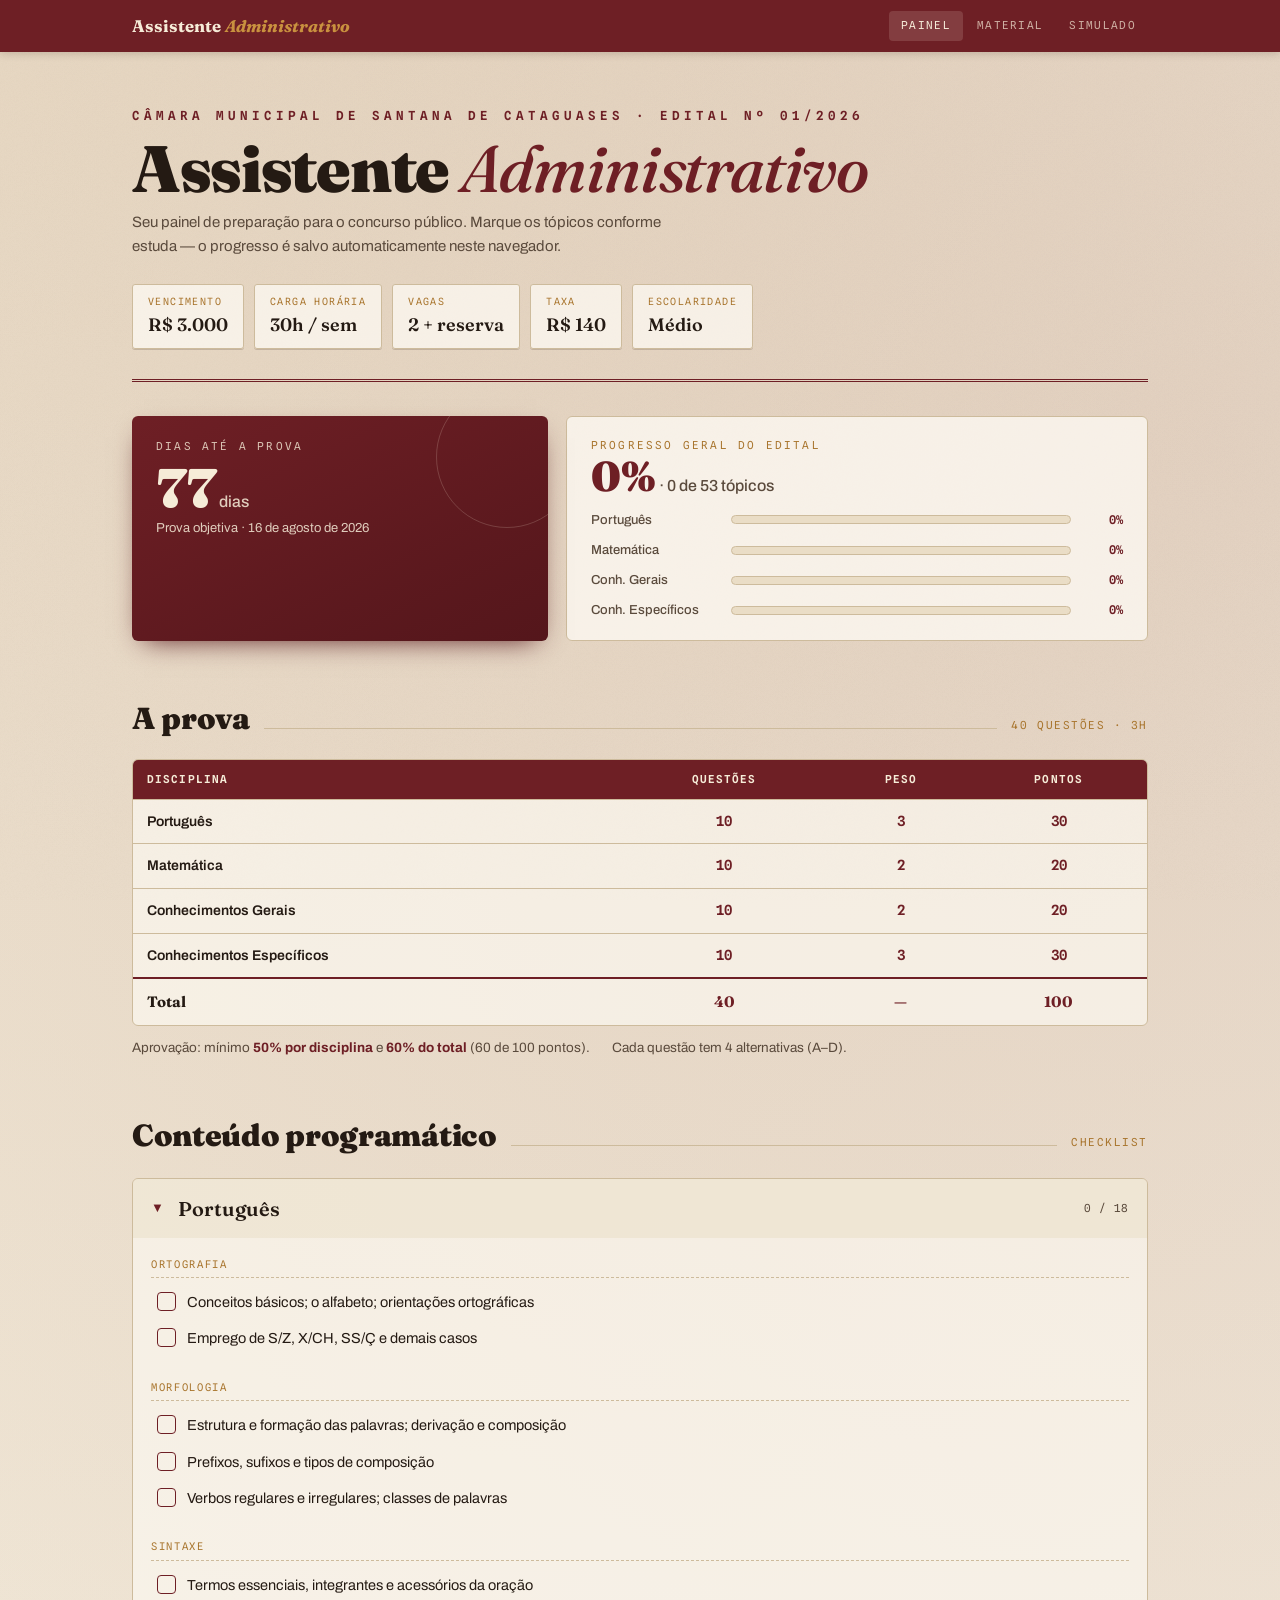
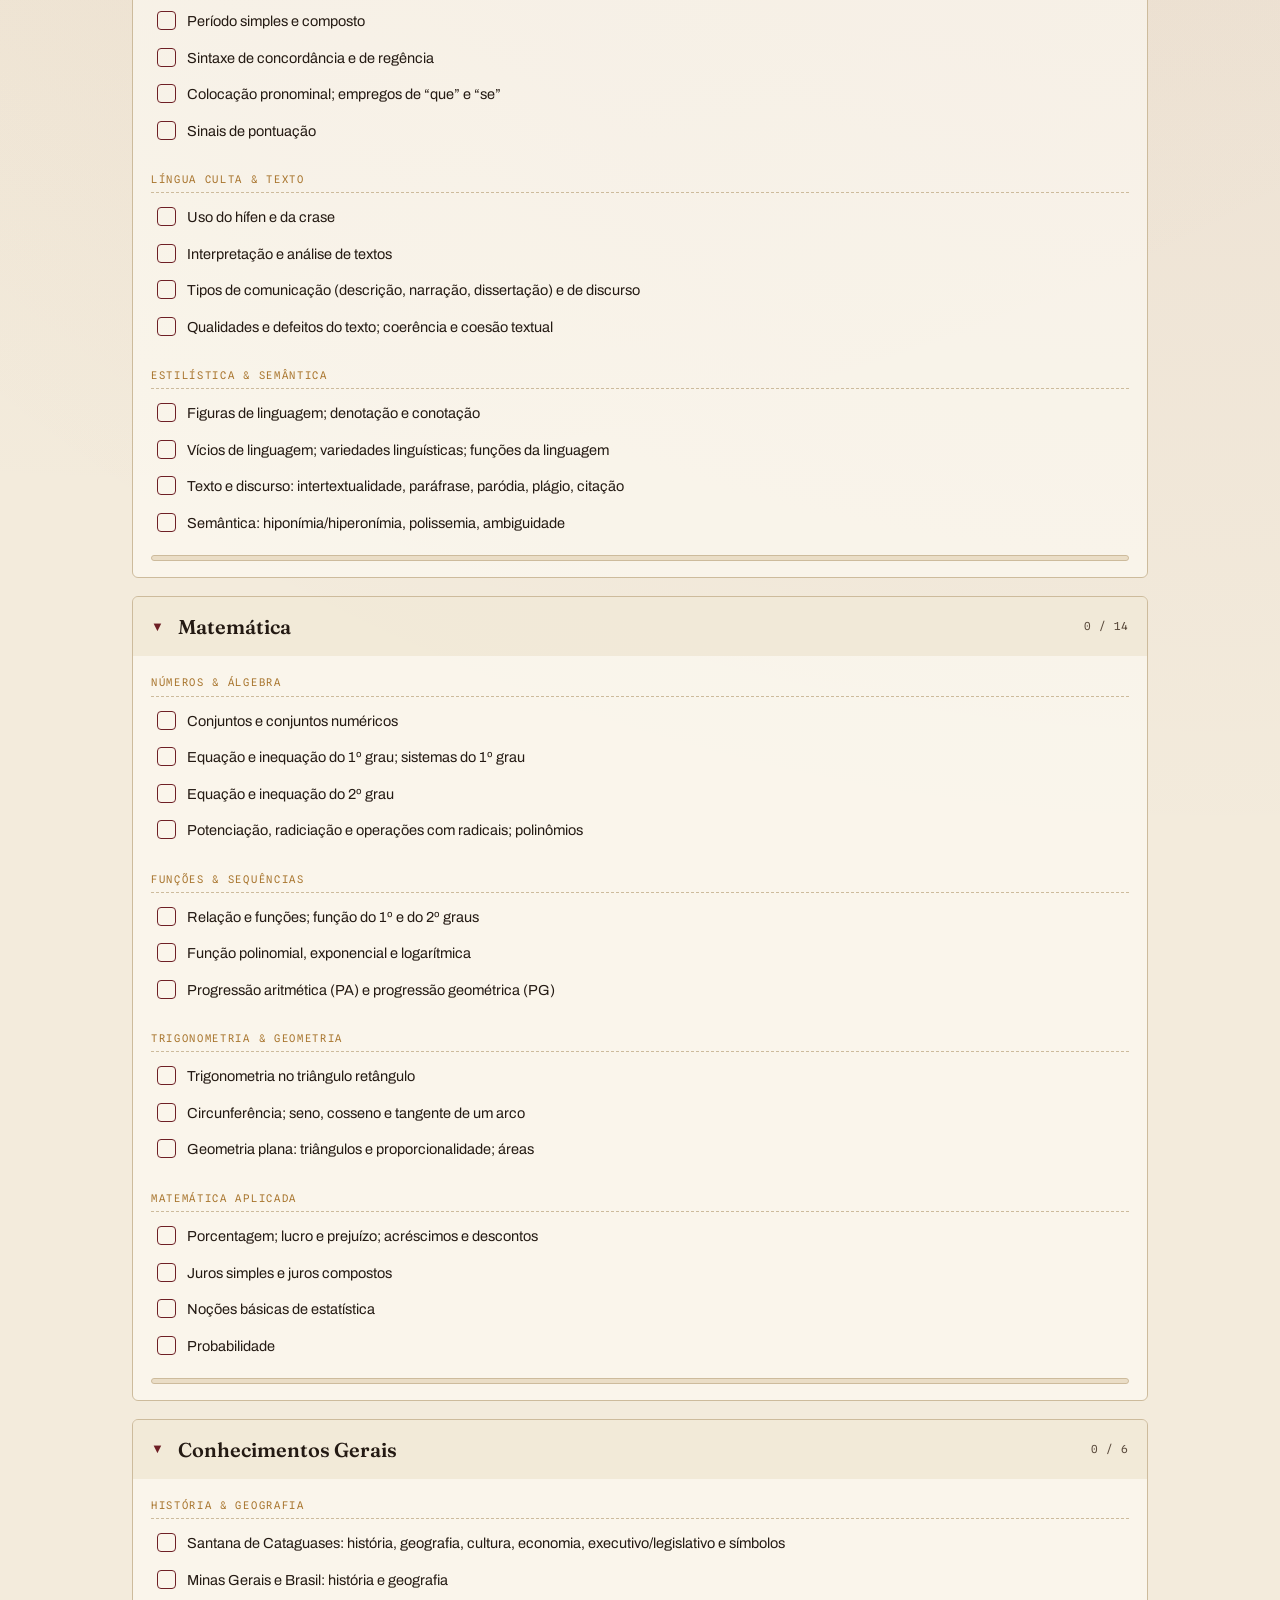
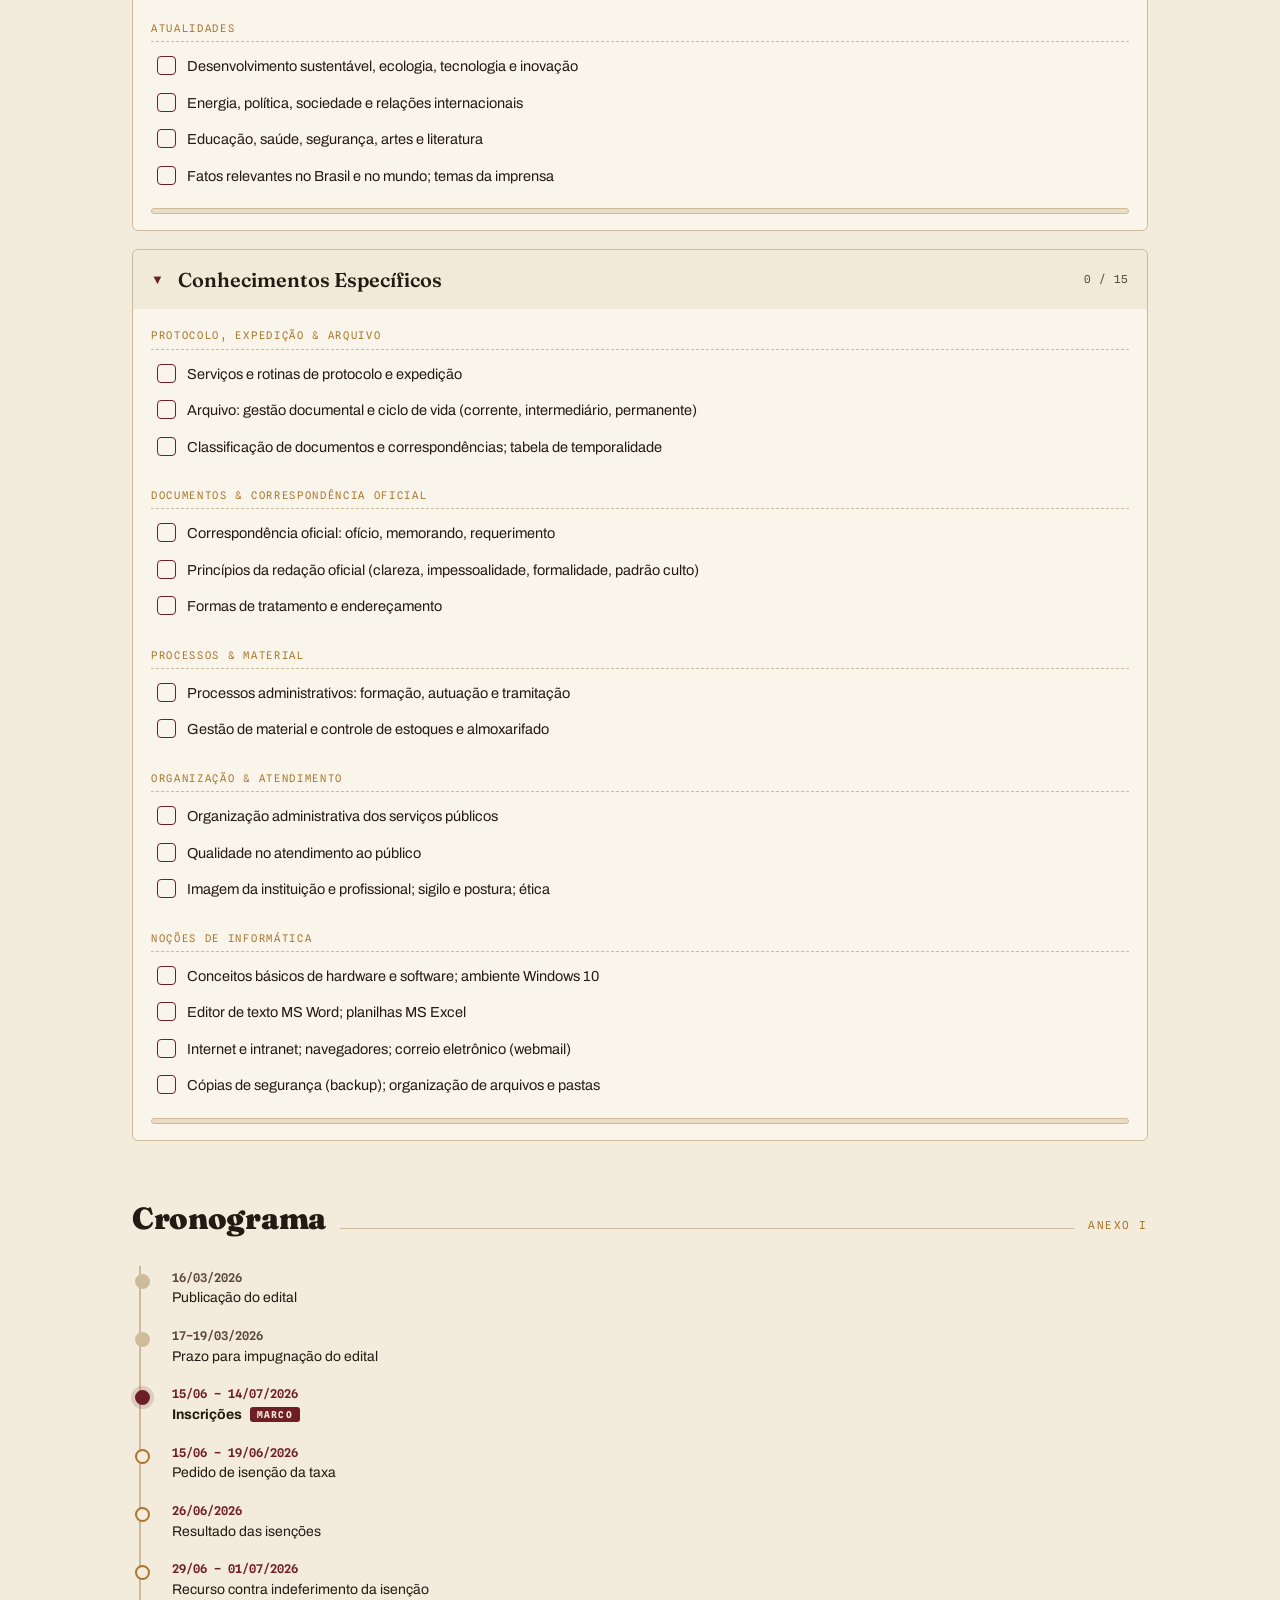
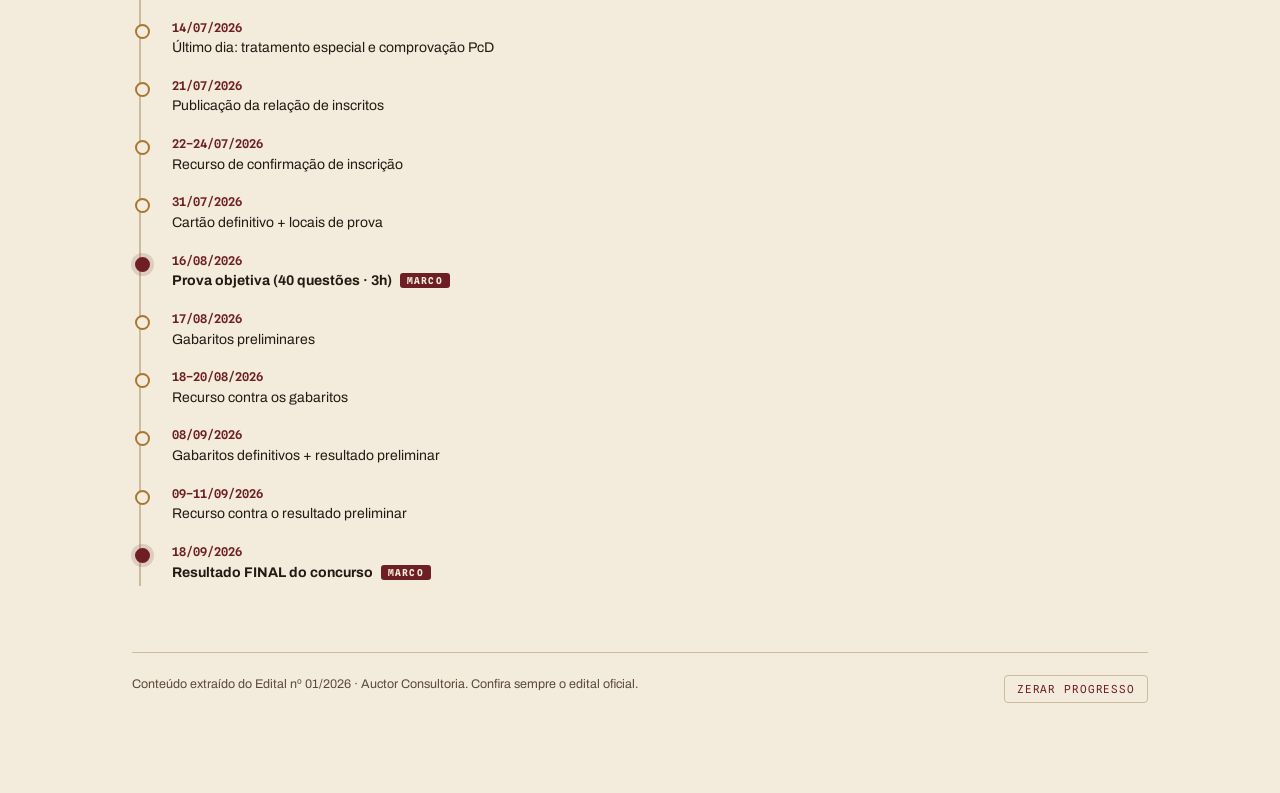
==== commit cc7c79a2: "Converte o dossiê para o cargo de Assistente Administrativo Adapta as 3 páginas (Painel, Material, S" ====
--- a/index.html
+++ b/index.html
@@ -3,7 +3,7 @@
 <head>
 <meta charset="UTF-8">
 <meta name="viewport" content="width=device-width, initial-scale=1.0">
-<title>Dossiê de Estudos — Analista Legislativo</title>
+<title>Dossiê de Estudos — Assistente Administrativo</title>
 <link rel="preconnect" href="https://fonts.googleapis.com">
 <link rel="preconnect" href="https://fonts.gstatic.com" crossorigin>
 <link href="https://fonts.googleapis.com/css2?family=Fraunces:ital,opsz,wght@0,9..144,400;0,9..144,600;0,9..144,900;1,9..144,500&family=Archivo:wght@400;500;600;700&family=Spline+Sans+Mono:wght@400;600&display=swap" rel="stylesheet">
@@ -14,7 +14,7 @@
 
 <nav class="sitenav">
   <div class="nav-inner">
-    <a href="index.html" class="nav-brand">Analista <em>Legislativo</em></a>
+    <a href="index.html" class="nav-brand">Assistente <em>Administrativo</em></a>
     <div class="nav-links">
       <a href="index.html" class="active">Painel</a>
       <a href="material.html">Material</a>
@@ -27,14 +27,14 @@
 
   <header class="anim">
     <div class="kicker">Câmara Municipal de Santana de Cataguases · Edital nº 01/2026</div>
-    <h1>Analista <em>Legislativo</em></h1>
+    <h1>Assistente <em>Administrativo</em></h1>
     <p class="sub">Seu painel de preparação para o concurso público. Marque os tópicos conforme estuda — o progresso é salvo automaticamente neste navegador.</p>
     <div class="facts">
-      <div class="fact"><span class="lbl">Vencimento</span><span class="val">R$ 5.000</span></div>
-      <div class="fact"><span class="lbl">Carga horária</span><span class="val">20h / sem</span></div>
-      <div class="fact"><span class="lbl">Vagas</span><span class="val">Cadastro reserva</span></div>
-      <div class="fact"><span class="lbl">Taxa</span><span class="val">R$ 180</span></div>
-      <div class="fact"><span class="lbl">Escolaridade</span><span class="val">Superior</span></div>
+      <div class="fact"><span class="lbl">Vencimento</span><span class="val">R$ 3.000</span></div>
+      <div class="fact"><span class="lbl">Carga horária</span><span class="val">30h / sem</span></div>
+      <div class="fact"><span class="lbl">Vagas</span><span class="val">2 + reserva</span></div>
+      <div class="fact"><span class="lbl">Taxa</span><span class="val">R$ 140</span></div>
+      <div class="fact"><span class="lbl">Escolaridade</span><span class="val">Médio</span></div>
     </div>
   </header>
 
@@ -59,15 +59,16 @@
     <table>
       <thead><tr><th>Disciplina</th><th class="num">Questões</th><th class="num">Peso</th><th class="num">Pontos</th></tr></thead>
       <tbody>
-        <tr><td>Português</td><td class="num">10</td><td class="num">4</td><td class="num">40</td></tr>
+        <tr><td>Português</td><td class="num">10</td><td class="num">3</td><td class="num">30</td></tr>
+        <tr><td>Matemática</td><td class="num">10</td><td class="num">2</td><td class="num">20</td></tr>
         <tr><td>Conhecimentos Gerais</td><td class="num">10</td><td class="num">2</td><td class="num">20</td></tr>
-        <tr><td>Conhecimentos Específicos</td><td class="num">20</td><td class="num">4</td><td class="num">80</td></tr>
+        <tr><td>Conhecimentos Específicos</td><td class="num">10</td><td class="num">3</td><td class="num">30</td></tr>
       </tbody>
-      <tfoot><tr><td>Total</td><td class="num">40</td><td class="num">—</td><td class="num">140</td></tr></tfoot>
+      <tfoot><tr><td>Total</td><td class="num">40</td><td class="num">—</td><td class="num">100</td></tr></tfoot>
     </table>
   </div>
   <div class="rules">
-    <span>Aprovação: mínimo <b>50% por disciplina</b> e <b>60% do total</b> (84 de 140 pontos).</span>
+    <span>Aprovação: mínimo <b>50% por disciplina</b> e <b>60% do total</b> (60 de 100 pontos).</span>
     <span>Cada questão tem 4 alternativas (A–D).</span>
   </div>
 
--- a/css/shared.css
+++ b/css/shared.css
@@ -29,4 +29,21 @@
     content:"";position:fixed;inset:0;pointer-events:none;z-index:0;opacity:.5;
     background-image:url("data:image/svg+xml,%3Csvg xmlns='http://www.w3.org/2000/svg' width='160' height='160'%3E%3Cfilter id='n'%3E%3CfeTurbulence type='fractalNoise' baseFrequency='0.9' numOctaves='2'/%3E%3C/filter%3E%3Crect width='100%25' height='100%25' filter='url(%23n)' opacity='0.04'/%3E%3C/svg%3E");
   }
-  .wrap{position:relative;z-index:1;max-width:1060px;margin:0 auto;padding:0 22px 90px}+  .wrap{position:relative;z-index:1;max-width:1060px;margin:0 auto;padding:0 22px 90px}
+
+/* NAV */
+  .sitenav{background:var(--oxblood);position:sticky;top:0;z-index:100;box-shadow:0 2px 8px var(--shadow)}
+  .nav-inner{max-width:1060px;margin:0 auto;padding:0 22px;display:flex;align-items:center;justify-content:space-between;height:52px}
+  .nav-brand{font-family:'Fraunces',serif;font-weight:700;font-size:1.05rem;color:#f6ecd8;text-decoration:none}
+  .nav-brand em{color:var(--gold-bright);font-style:italic}
+  .nav-links{display:flex;gap:2px}
+  .nav-links a{font-family:'Spline Sans Mono',monospace;font-size:11px;letter-spacing:.12em;text-transform:uppercase;color:rgba(246,236,216,.7);text-decoration:none;padding:6px 12px;border-radius:4px;transition:all .18s}
+  .nav-links a:hover,.nav-links a.active{background:rgba(246,236,216,.15);color:#f6ecd8}
+
+/* ---------- MOBILE ---------- */
+@media(max-width:600px){
+  .wrap{padding-left:16px;padding-right:16px}
+  .nav-inner{padding:0 16px;height:48px}
+  .nav-brand{font-size:.95rem}
+  .nav-links a{padding:6px 9px;font-size:10px;letter-spacing:.08em}
+}
--- a/css/index.css
+++ b/css/index.css
@@ -121,11 +121,24 @@
   .anim{opacity:0;transform:translateY(14px);animation:rise .7s cubic-bezier(.2,.7,.3,1) forwards}
   @keyframes rise{to{opacity:1;transform:none}}
 
-  /* NAV */
-  .sitenav{background:var(--oxblood);position:sticky;top:0;z-index:100;box-shadow:0 2px 8px var(--shadow)}
-  .nav-inner{max-width:1060px;margin:0 auto;padding:0 22px;display:flex;align-items:center;justify-content:space-between;height:52px}
-  .nav-brand{font-family:'Fraunces',serif;font-weight:700;font-size:1.05rem;color:#f6ecd8;text-decoration:none}
-  .nav-brand em{color:var(--gold-bright);font-style:italic}
-  .nav-links{display:flex;gap:2px}
-  .nav-links a{font-family:'Spline Sans Mono',monospace;font-size:11px;letter-spacing:.12em;text-transform:uppercase;color:rgba(246,236,216,.7);text-decoration:none;padding:6px 12px;border-radius:4px;transition:all .18s}
-  .nav-links a:hover,.nav-links a.active{background:rgba(246,236,216,.15);color:#f6ecd8}+/* ---------- MOBILE ---------- */
+@media(max-width:600px){
+  header{padding:34px 0 22px}
+  h1{font-size:clamp(2rem,11vw,2.6rem)}
+  .facts{gap:7px}
+  .fact{padding:7px 11px}
+  .fact .val{font-size:16px}
+  .band{margin-top:24px}
+  .panel{padding:18px}
+  .count{font-size:2.7rem}
+  .progress-panel{padding:16px 18px}
+  .barrow{grid-template-columns:92px 1fr 38px;gap:8px;font-size:12px}
+  .sec-head{margin:40px 0 8px;gap:10px}
+  .sec-head h2{font-size:1.5rem}
+  .prova{overflow-x:auto;-webkit-overflow-scrolling:touch}
+  .prova table{min-width:420px}
+  .disc-head{padding:12px 14px}
+  .disc-head h3{font-size:1.1rem}
+  .group{padding:8px 14px 4px}
+  footer{flex-direction:column;align-items:flex-start}
+}
